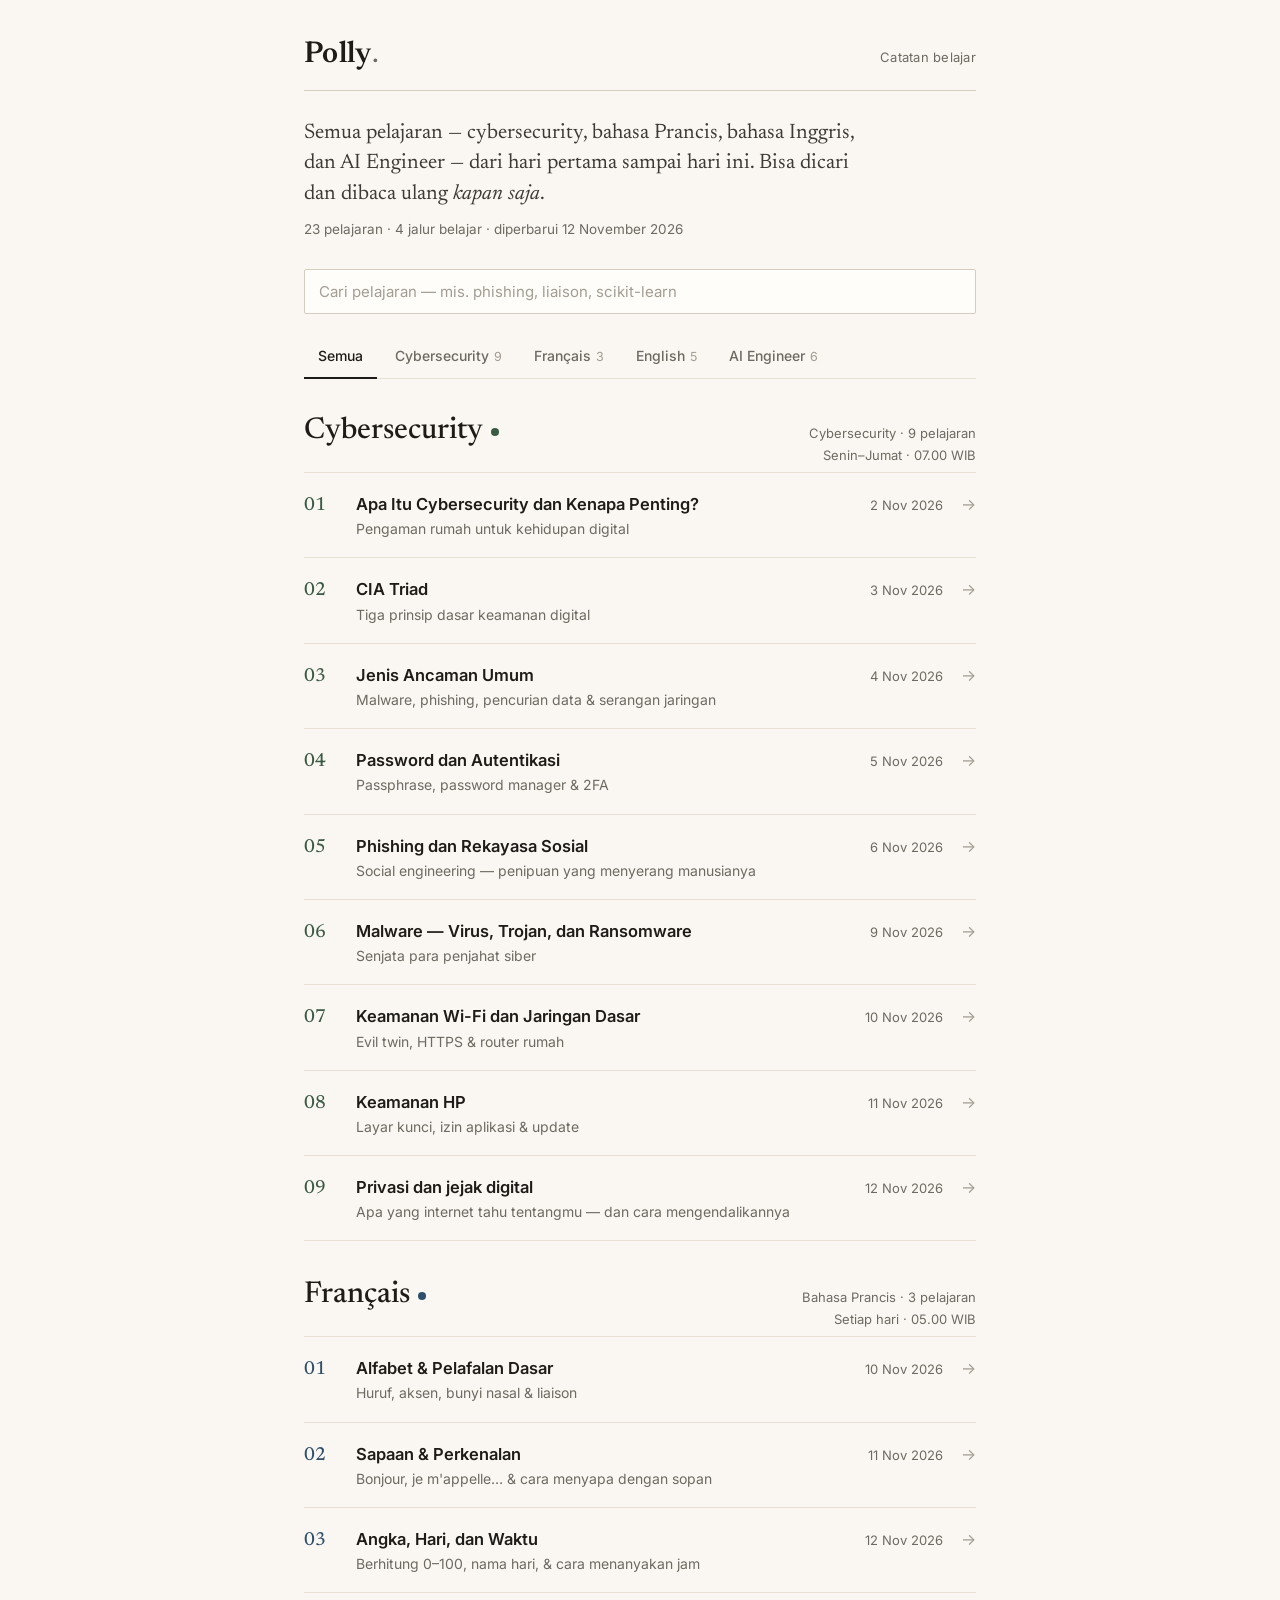
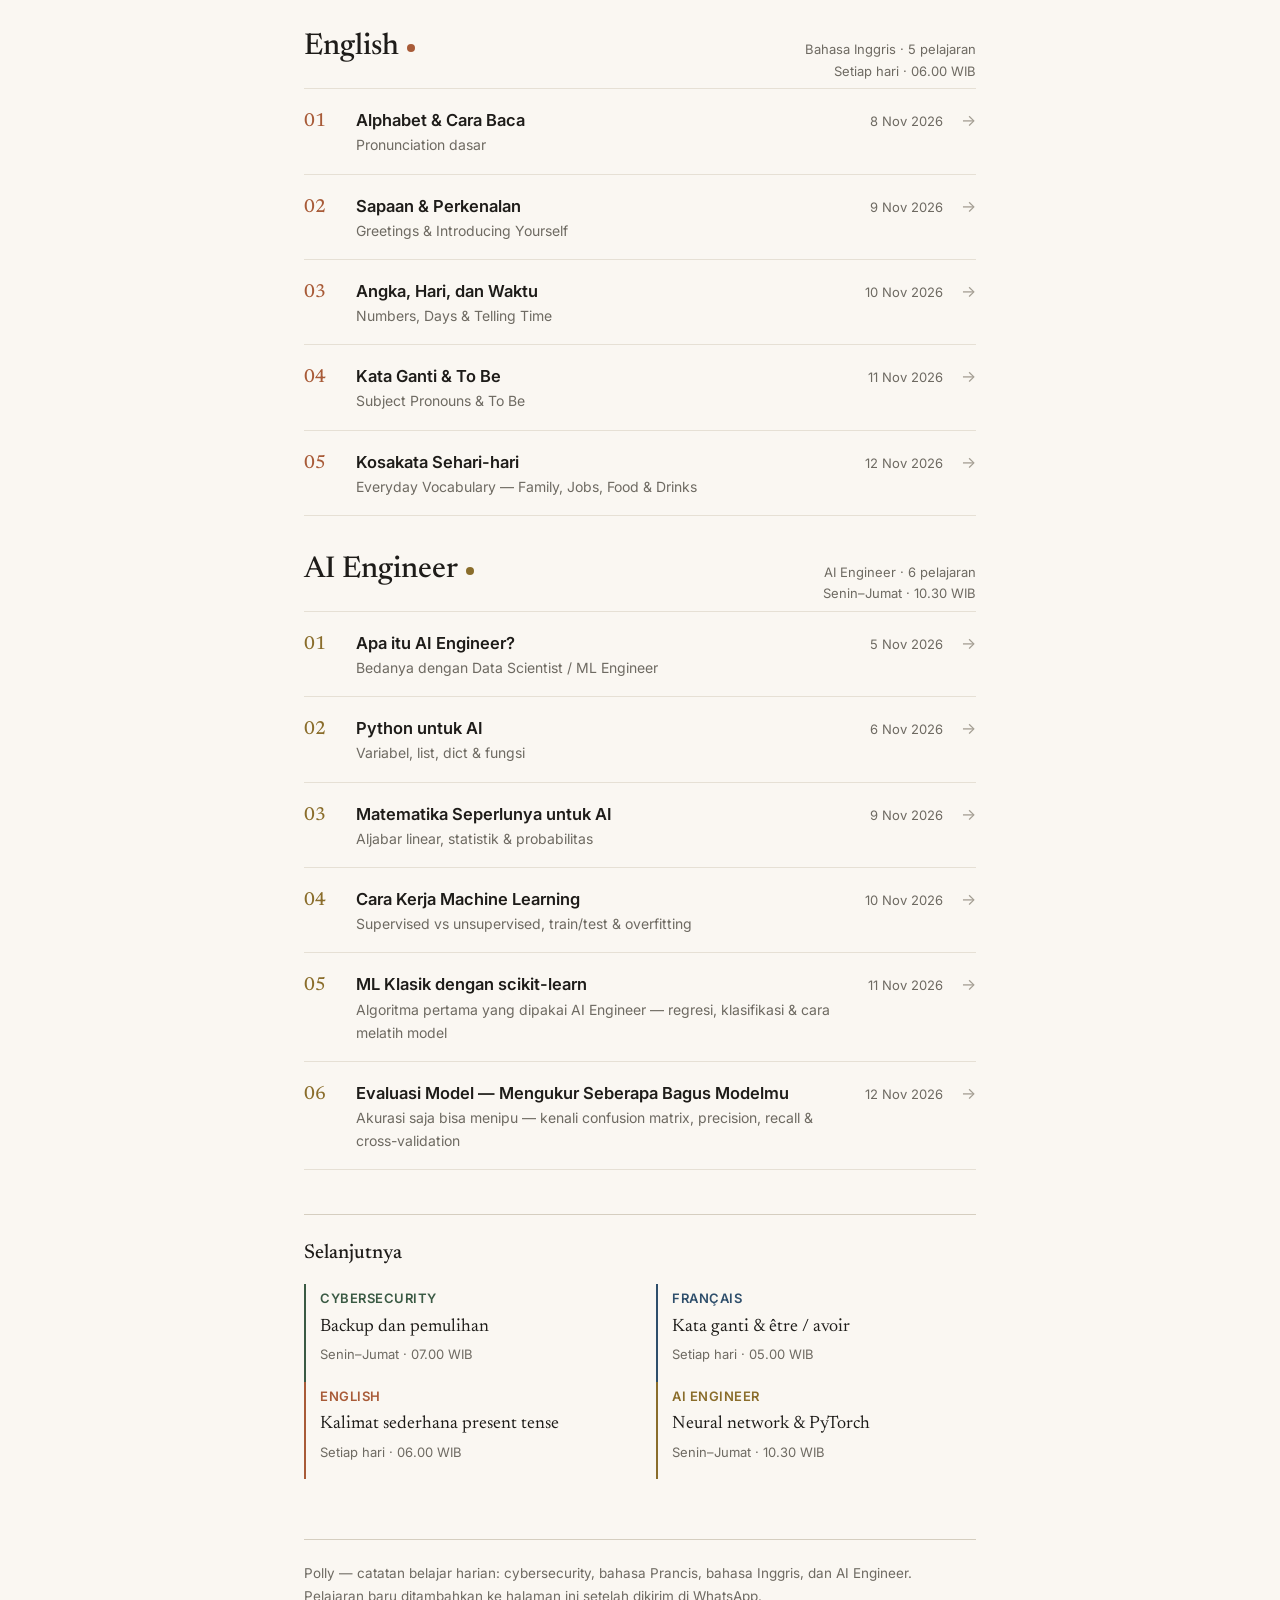
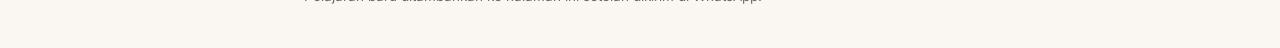
==== index.html @ 52fc3b4b "AI Engineer lesson #6: Evaluasi model" ====
<!doctype html>
<html lang="id">
  <head>
    <meta charset="UTF-8" />
    <link rel="icon" type="image/svg+xml" href="./favicon.svg" />
    <meta name="viewport" content="width=device-width, initial-scale=1.0" />
    <title>Polly — Catatan Belajar</title>
    <meta
      name="description"
      content="Catatan pelajaran cybersecurity, bahasa Prancis, bahasa Inggris, dan AI Engineer — satu pelajaran setiap hari. Cari dan baca ulang pelajaran yang lalu."
    />
    <link rel="preconnect" href="https://fonts.googleapis.com" />
    <link rel="preconnect" href="https://fonts.gstatic.com" crossorigin />
    <link
      href="https://fonts.googleapis.com/css2?family=Inter:wght@400;500;600&family=Newsreader:ital,opsz,wght@0,6..72,400;0,6..72,500;0,6..72,600;1,6..72,400;1,6..72,500&display=swap"
      rel="stylesheet"
    />
    <script type="module" crossorigin src="./assets/index-CvCLadzx.js"></script>
    <link rel="stylesheet" crossorigin href="./assets/index-BUfJOJGT.css">
  </head>
  <body>
    <div id="app"></div>
  </body>
</html>
---- assets/index-BUfJOJGT.css ----
:root{--paper: #faf7f2;--paper-deep: #f3efe7;--card: #fffdf9;--ink: #1e1c19;--ink-soft: #3d3a35;--muted: #6e6a62;--faint: #a39d92;--hairline: #e6e0d5;--hairline-strong: #d5cec0;--serif: "Newsreader", Georgia, "Times New Roman", serif;--sans: "Inter", -apple-system, "Segoe UI", sans-serif}*{box-sizing:border-box}html{-webkit-text-size-adjust:100%}body{margin:0;background:var(--paper);color:var(--ink);font-family:var(--sans);font-size:16px;line-height:1.65;-webkit-font-smoothing:antialiased}a{color:inherit;text-decoration:none}::selection{background:#e9e2d3}.wrap{max-width:720px;margin:0 auto;padding:0 24px}.site-header{padding:40px 0 0}.site-header .top{display:flex;align-items:baseline;justify-content:space-between;gap:16px;padding-bottom:20px;border-bottom:1px solid var(--hairline-strong)}.wordmark{font-family:var(--serif);font-weight:600;font-size:30px;letter-spacing:.01em;line-height:1}.wordmark span{color:var(--muted);font-weight:400}.site-tag{font-size:13px;color:var(--muted);letter-spacing:.02em}.intro{font-family:var(--serif);font-size:21px;line-height:1.45;font-weight:400;color:var(--ink-soft);margin:28px 0 8px;max-width:560px}.intro em{font-style:italic}.count-line{font-size:13.5px;color:var(--muted);margin:0 0 28px}.search{width:100%;padding:12px 14px;font-family:var(--sans);font-size:15px;color:var(--ink);background:var(--card);border:1px solid var(--hairline-strong);border-radius:2px;outline:none;margin-bottom:8px}.search::placeholder{color:var(--faint)}.search:focus{border-color:var(--ink)}.tabs{display:flex;flex-wrap:wrap;gap:4px;margin:14px 0 8px;border-bottom:1px solid var(--hairline)}.tab{-webkit-appearance:none;-moz-appearance:none;appearance:none;background:none;border:0;border-bottom:2px solid transparent;margin-bottom:-1px;padding:8px 14px 10px;font-family:var(--sans);font-size:14px;font-weight:500;color:var(--muted);cursor:pointer}.tab:hover{color:var(--ink)}.tab.active{color:var(--ink);border-bottom-color:var(--ink)}.tab .n{font-weight:400;color:var(--faint);font-size:12.5px;margin-left:5px}.lang-section{padding:26px 0 10px}.lang-head{display:flex;align-items:baseline;justify-content:space-between;gap:16px;margin-bottom:6px}.lang-head h2{font-family:var(--serif);font-size:30px;font-weight:500;line-height:1.2;margin:0}.lang-head h2 .accent-dot{display:inline-block;width:8px;height:8px;border-radius:50%;margin-left:8px;vertical-align:2px}.lang-meta{font-size:13px;color:var(--muted);text-align:right;white-space:nowrap}.lesson-row{display:flex;align-items:baseline;gap:18px;padding:17px 0;border-top:1px solid var(--hairline);cursor:pointer}.lesson-row:last-child{border-bottom:1px solid var(--hairline)}.lesson-row .num{font-family:var(--serif);font-size:19px;font-weight:500;width:34px;flex:none}.lesson-row .main{flex:1;min-width:0}.lesson-row .title{display:block;font-size:16.5px;font-weight:600;line-height:1.35}.lesson-row .sub{display:block;font-size:14px;color:var(--muted);margin-top:2px}.lesson-row .date{font-size:13px;color:var(--muted);white-space:nowrap}.lesson-row .arrow{color:var(--faint);font-size:16px;transition:transform .15s ease,color .15s ease}.lesson-row:hover .title{text-decoration:underline;text-underline-offset:3px;text-decoration-thickness:1px}.lesson-row:hover .arrow{transform:translate(3px);color:var(--ink)}.empty{padding:36px 0;color:var(--muted);font-size:15px;border-top:1px solid var(--hairline)}.next-block{margin:34px 0 8px;padding:22px 0 4px;border-top:1px solid var(--hairline-strong)}.next-block h3{font-family:var(--serif);font-size:20px;font-weight:500;margin:0 0 14px}.next-grid{display:grid;grid-template-columns:1fr 1fr;gap:0 32px}.next-item{padding:4px 0 16px 14px;border-left:2px solid var(--hairline-strong)}.next-item .lang-name{font-size:13px;font-weight:600;letter-spacing:.04em;text-transform:uppercase}.next-item .topic{font-family:var(--serif);font-size:18px;margin-top:3px}.next-item .when{font-size:13px;color:var(--muted);margin-top:2px}.back-link{display:inline-block;font-size:14px;color:var(--muted);margin:32px 0 26px}.back-link:hover{color:var(--ink)}.eyebrow{font-size:12.5px;font-weight:600;letter-spacing:.08em;text-transform:uppercase;margin:0 0 10px}.lesson-title{font-family:var(--serif);font-size:40px;font-weight:600;line-height:1.15;letter-spacing:-.01em;margin:0 0 8px}.lesson-subtitle{font-size:17px;color:var(--muted);margin:0 0 6px}.lesson-meta{font-size:13.5px;color:var(--muted);padding-bottom:24px;margin:0 0 8px;border-bottom:1px solid var(--hairline-strong)}.lesson-body{font-size:16.5px;line-height:1.7;color:var(--ink-soft)}.lesson-body p{margin:0 0 16px}.lesson-body strong{color:var(--ink);font-weight:600}.lesson-body em{font-family:var(--serif);font-style:italic;font-size:1.04em}.lesson-body h2{font-family:var(--serif);font-size:25px;font-weight:500;line-height:1.3;color:var(--ink);margin:44px 0 14px;padding-top:22px;border-top:1px solid var(--hairline)}.lesson-body ul,.lesson-body ol{margin:0 0 18px;padding-left:22px}.lesson-body li{margin-bottom:7px}.lesson-body li::marker{color:var(--faint)}.lesson-body table{width:100%;border-collapse:collapse;margin:6px 0 20px;font-size:15px}.lesson-body th{text-align:left;font-size:12px;font-weight:600;letter-spacing:.06em;text-transform:uppercase;color:var(--muted);padding:8px 10px 8px 0;border-bottom:1px solid var(--hairline-strong)}.lesson-body td{padding:8px 10px 8px 0;border-bottom:1px solid var(--hairline);vertical-align:top}.lesson-body td:last-child,.lesson-body th:last-child{padding-right:0}.lesson-body blockquote{margin:4px 0 20px;padding:2px 0 2px 18px;border-left:2px solid var(--hairline-strong);color:var(--ink-soft)}.lesson-body blockquote p{margin:0 0 6px}.lesson-body blockquote p:last-child{margin-bottom:0}.lesson-body code{font-family:ui-monospace,SF Mono,Cascadia Code,Menlo,Consolas,monospace;font-size:.86em;background:var(--paper-deep);padding:2px 5px;border-radius:3px;color:var(--ink)}.lesson-body pre{background:var(--paper-deep);border:1px solid var(--hairline);border-radius:3px;padding:16px 18px;margin:4px 0 20px;overflow-x:auto}.lesson-body pre code{background:none;padding:0;font-size:13.5px;line-height:1.6}.lesson-nav{display:flex;justify-content:space-between;gap:24px;margin:48px 0 8px;padding-top:22px;border-top:1px solid var(--hairline-strong)}.lesson-nav a{font-size:14.5px;line-height:1.5;max-width:46%}.lesson-nav a:hover .nav-title{text-decoration:underline;text-underline-offset:3px}.lesson-nav .nav-label{display:block;font-size:12px;letter-spacing:.06em;text-transform:uppercase;color:var(--muted);margin-bottom:3px}.lesson-nav .next-link{text-align:right;margin-left:auto}.lesson-nav .nav-title{font-weight:600}.site-footer{margin-top:56px;padding:22px 0 40px;border-top:1px solid var(--hairline-strong);font-size:13.5px;color:var(--muted);line-height:1.7}.site-footer p{margin:0}@media(max-width:640px){.site-header{padding-top:28px}.wordmark{font-size:26px}.site-tag{display:none}.intro{font-size:19px;margin-top:22px}.lesson-title{font-size:32px}.lesson-row{flex-wrap:wrap;gap:4px 12px}.lesson-row .num{width:28px}.lesson-row .date{order:3;margin-left:40px}.lesson-row .arrow{display:none}.next-grid{grid-template-columns:1fr}.lesson-nav a{max-width:48%}}
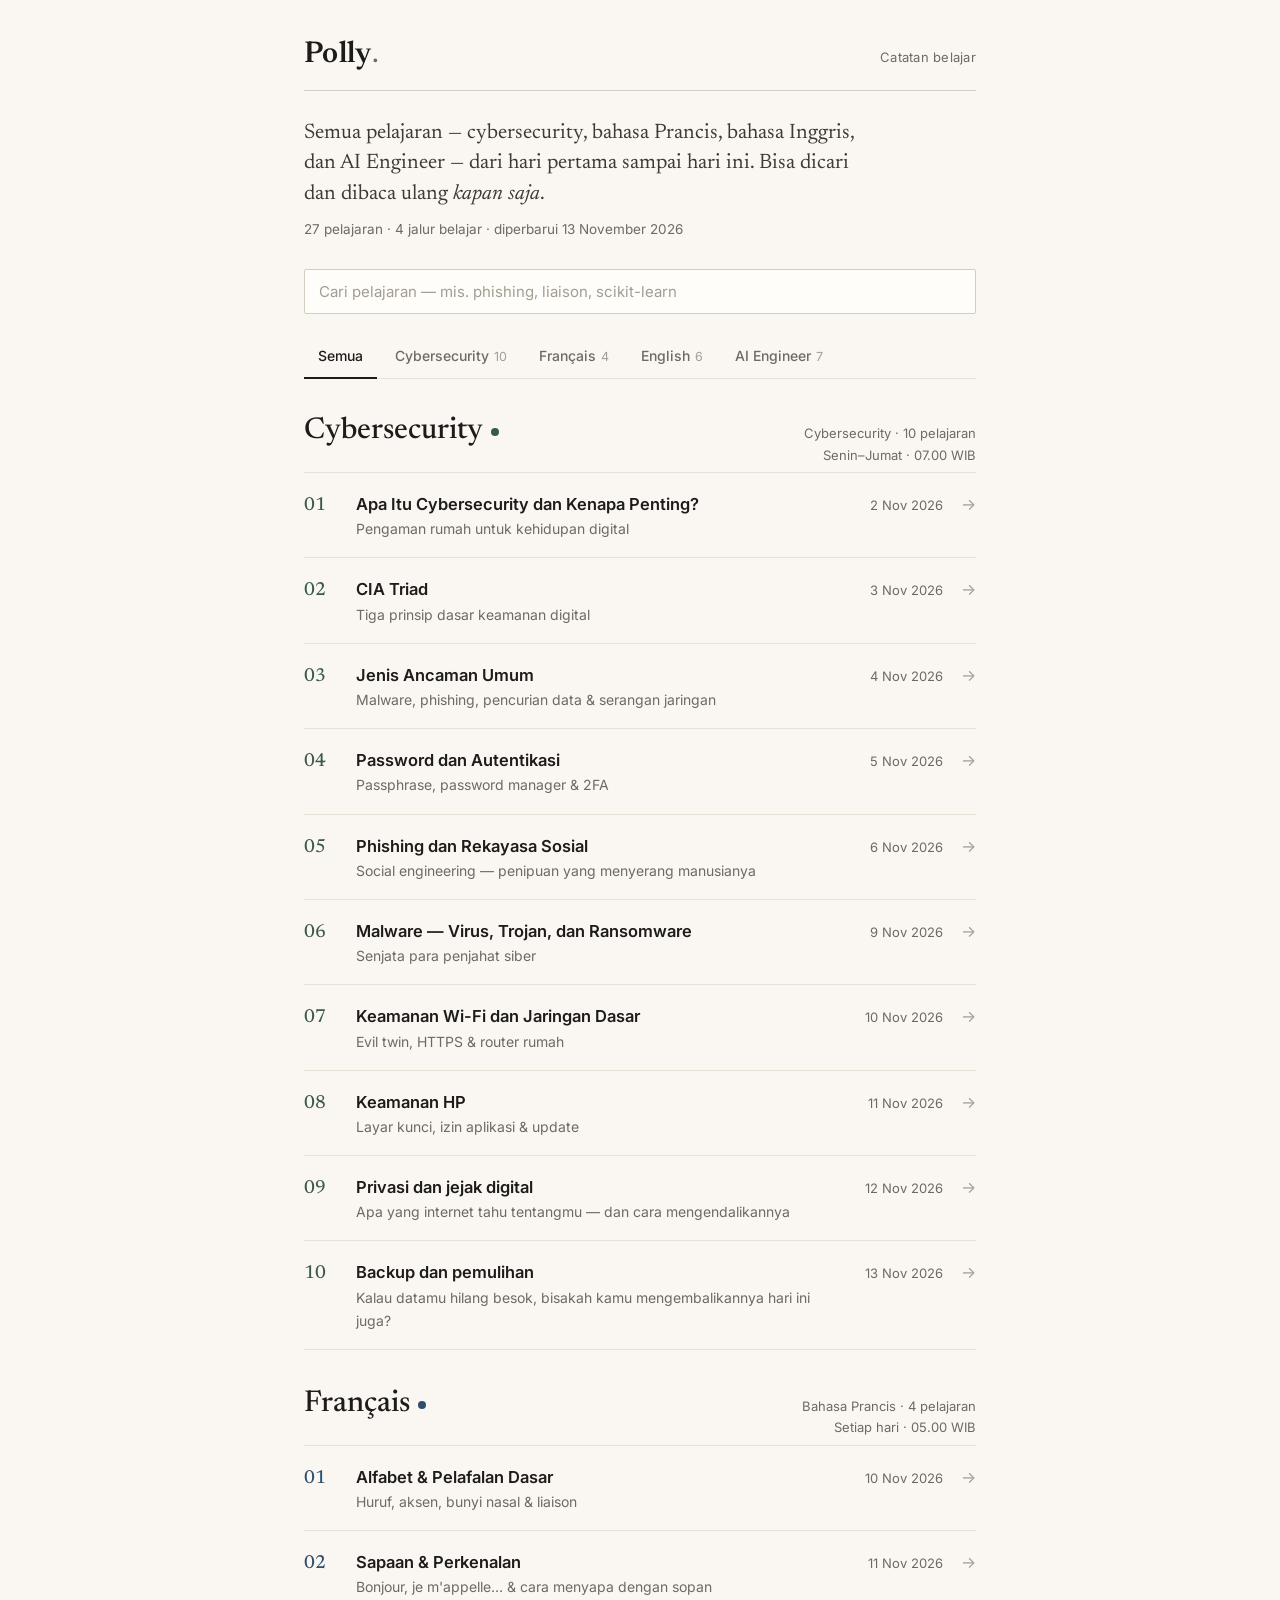
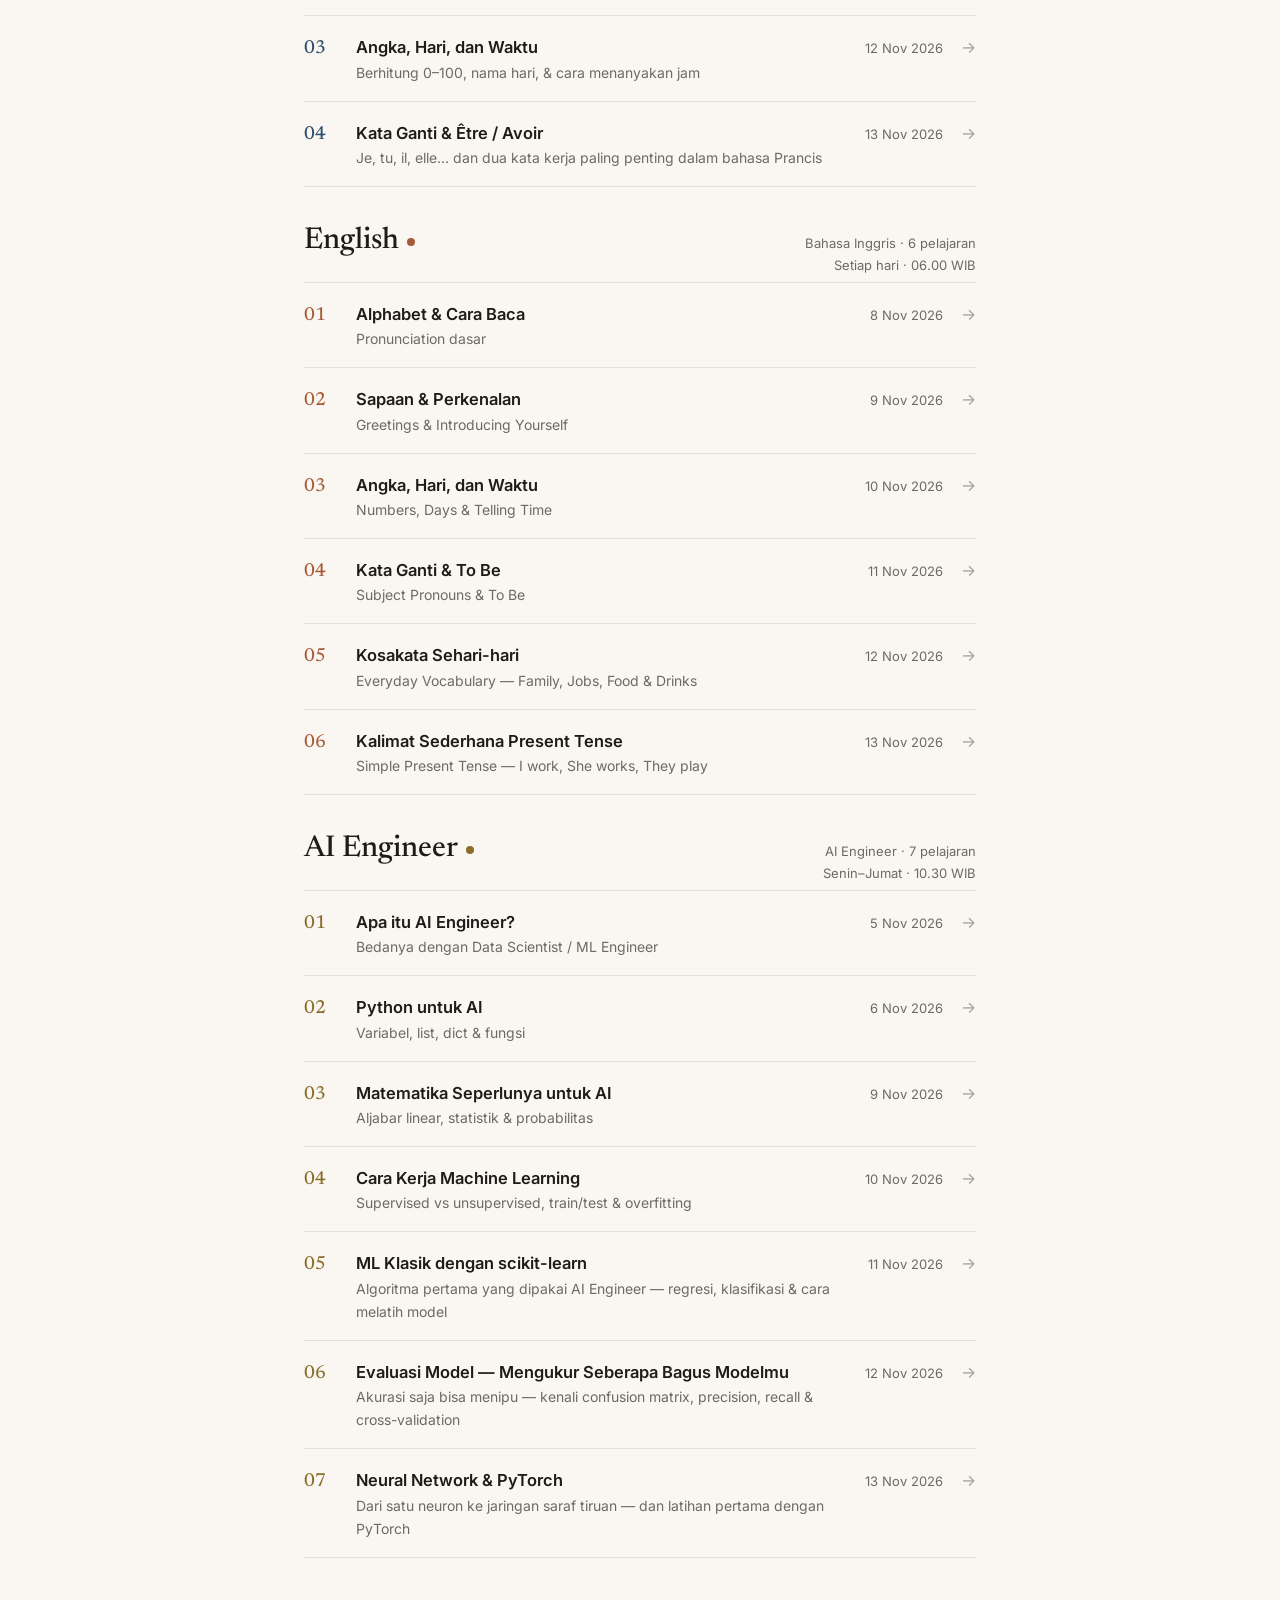
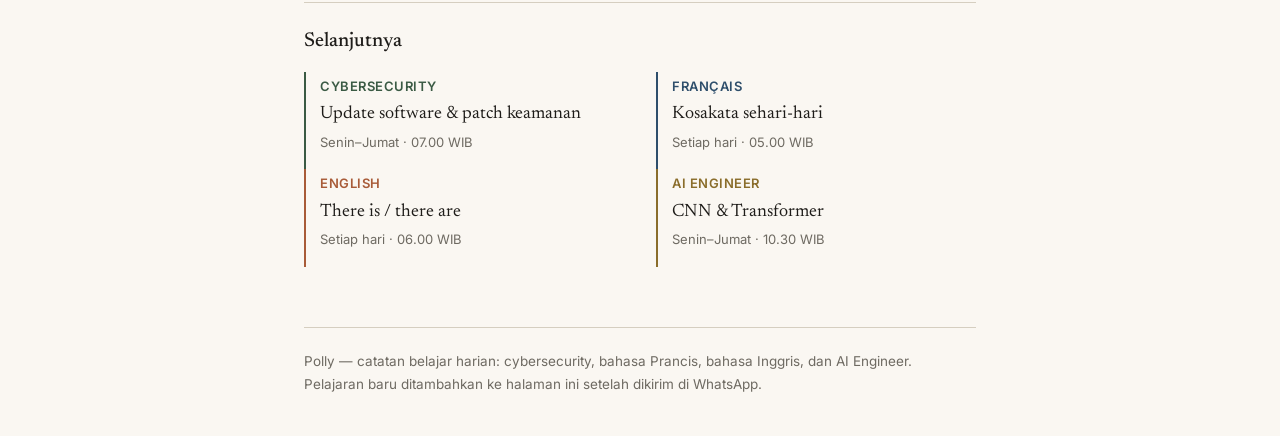
==== commit 815cc16a: "Cybersecurity lesson #10: Backup dan pemulihan" ====
--- a/index.html
+++ b/index.html
@@ -15,7 +15,7 @@
       href="https://fonts.googleapis.com/css2?family=Inter:wght@400;500;600&family=Newsreader:ital,opsz,wght@0,6..72,400;0,6..72,500;0,6..72,600;1,6..72,400;1,6..72,500&display=swap"
       rel="stylesheet"
     />
-    <script type="module" crossorigin src="./assets/index-CvCLadzx.js"></script>
+    <script type="module" crossorigin src="./assets/index-DZDYhMdb.js"></script>
     <link rel="stylesheet" crossorigin href="./assets/index-BUfJOJGT.css">
   </head>
   <body>
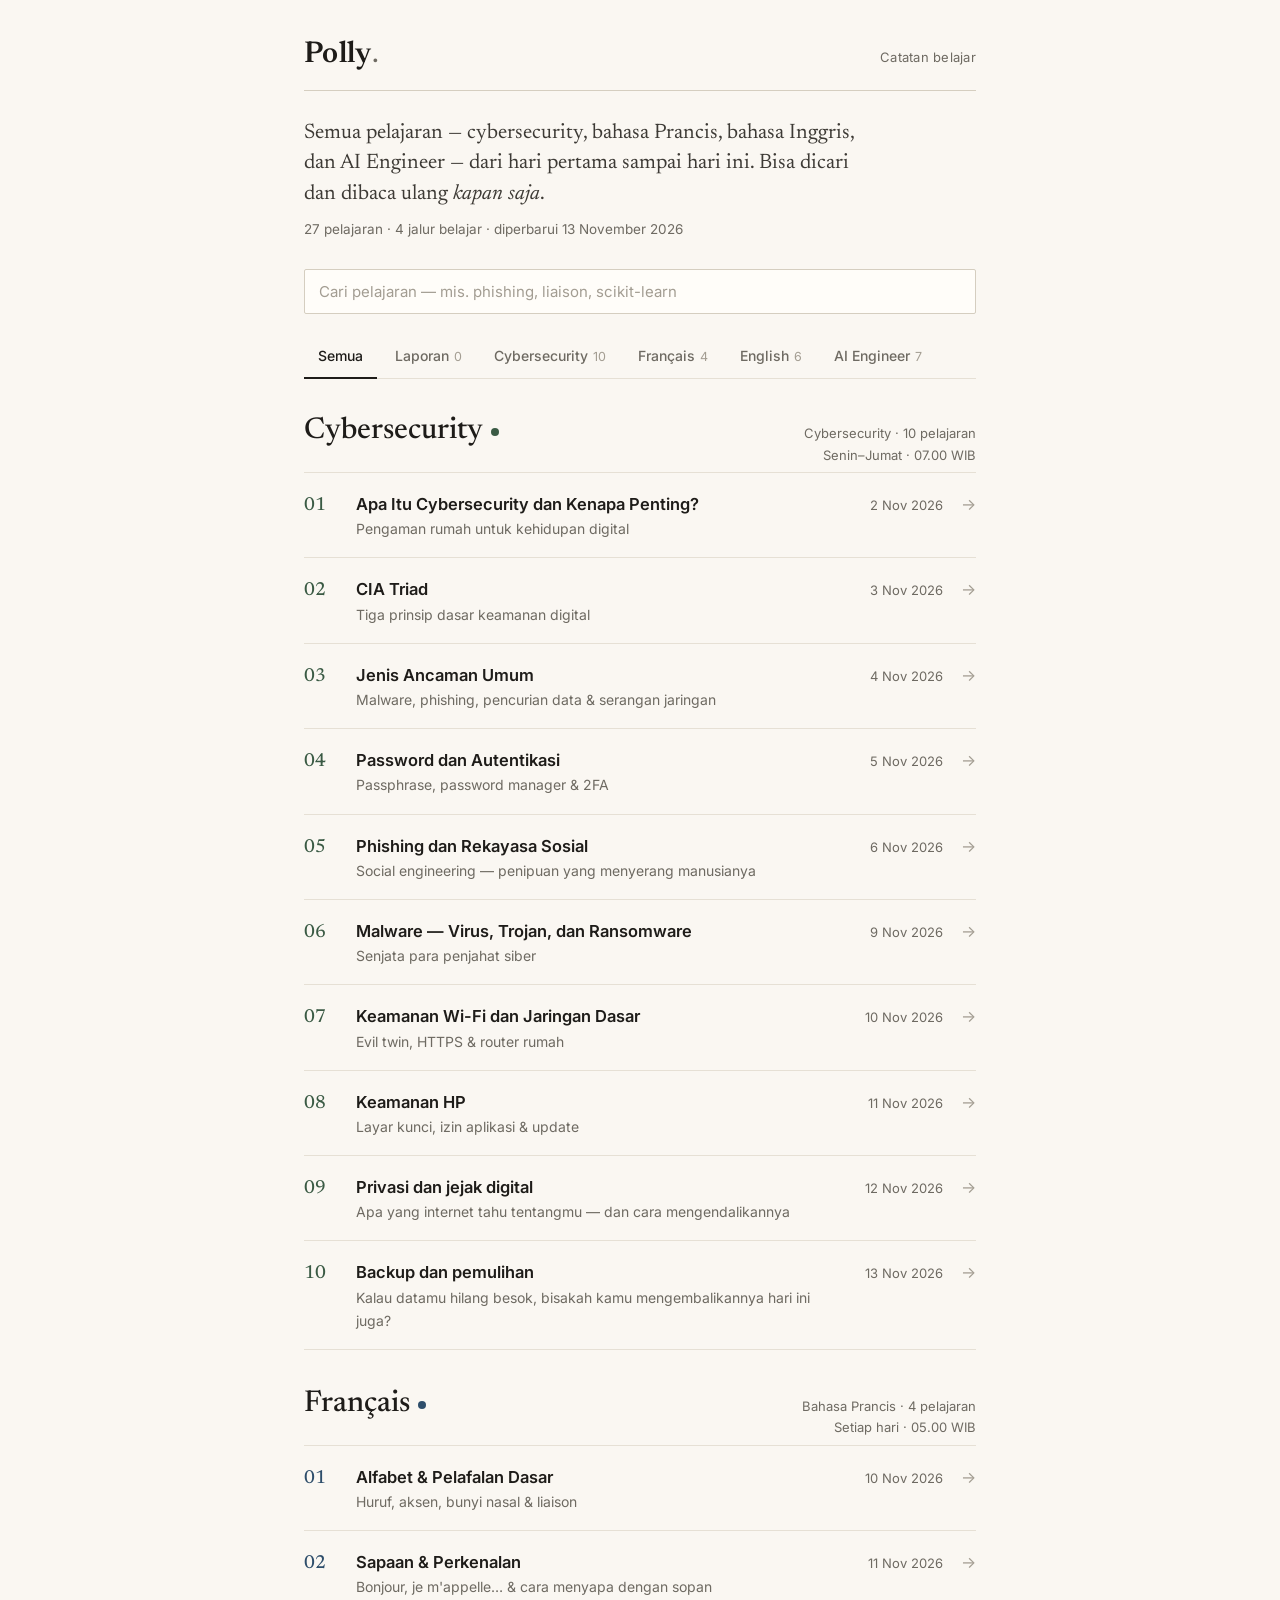
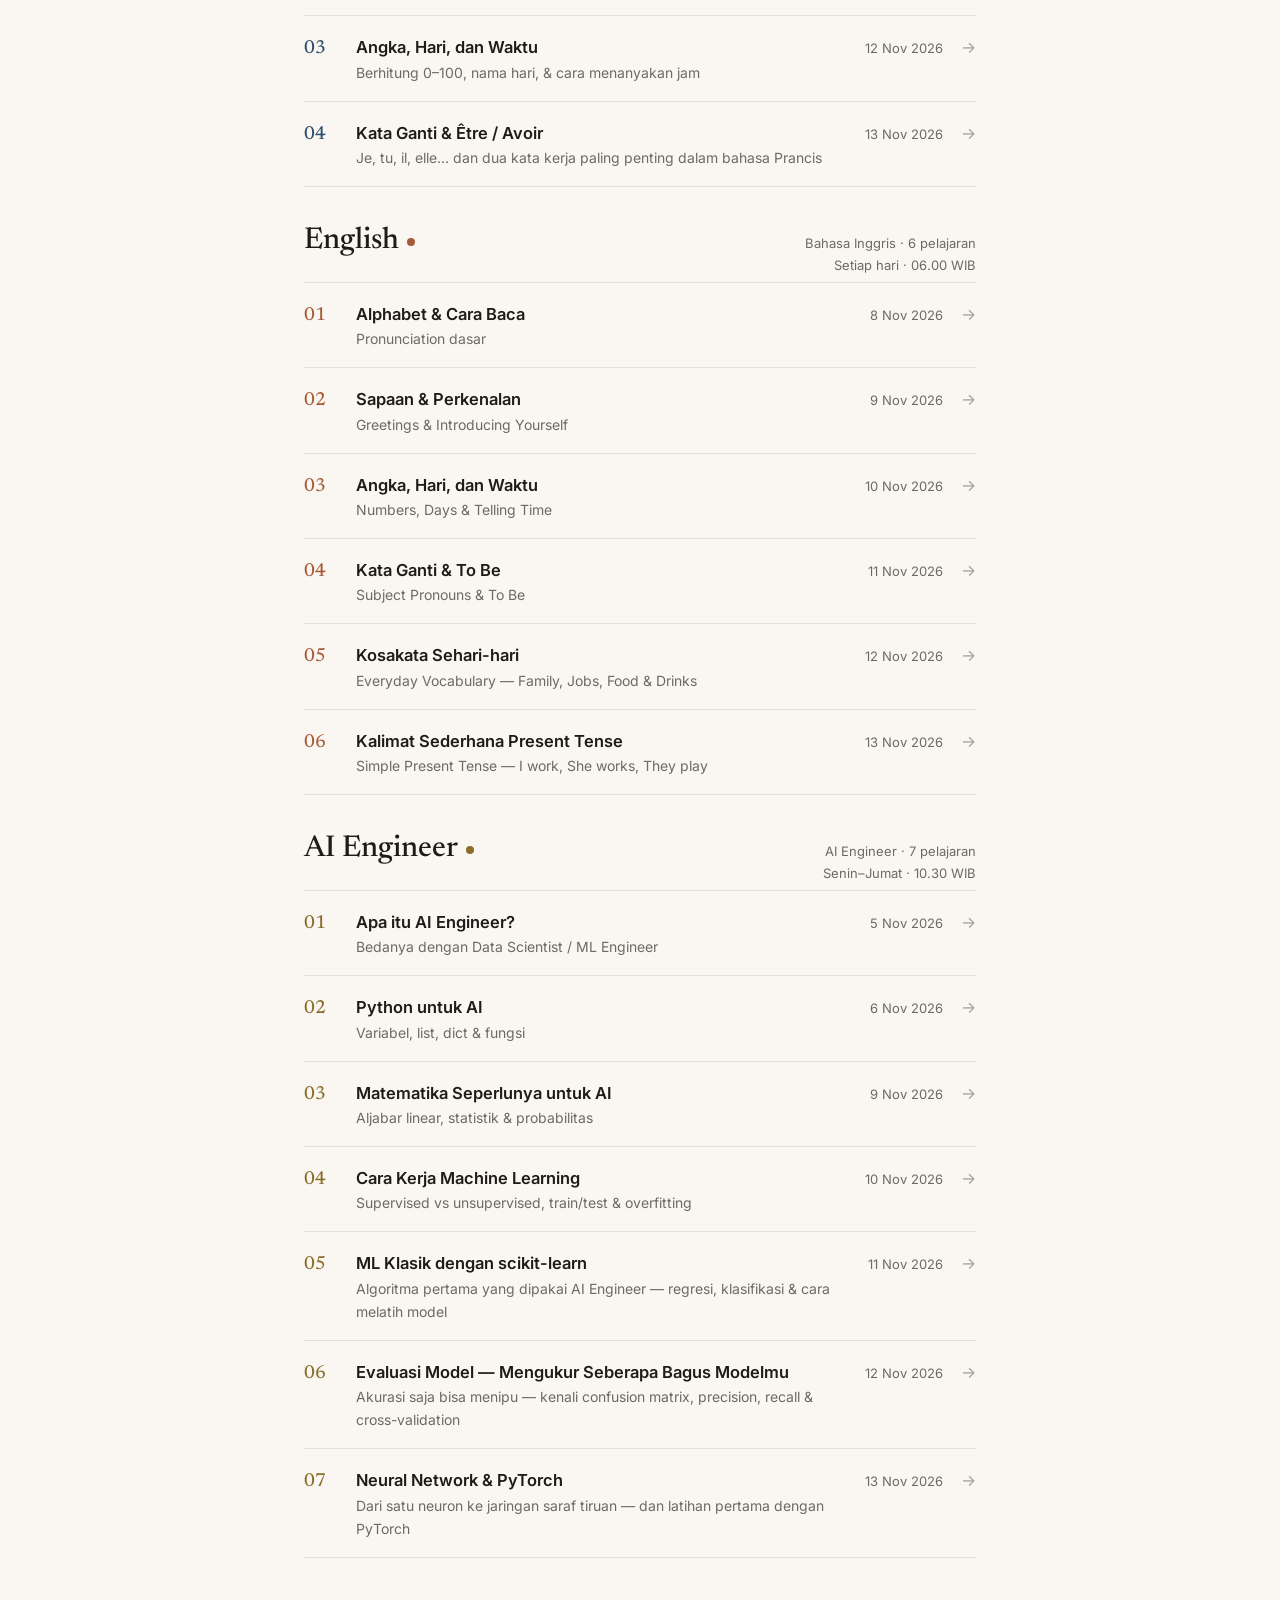
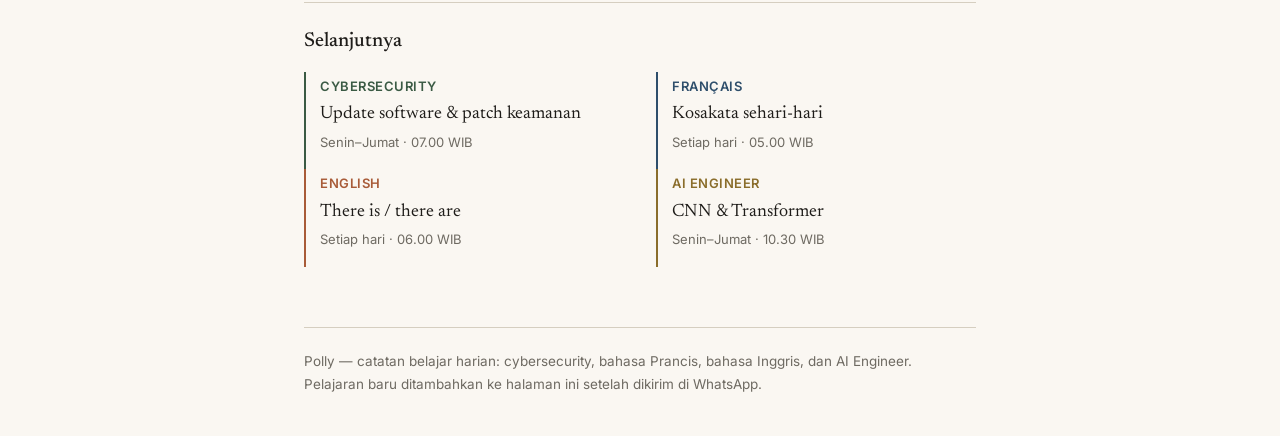
==== commit 8deb08ad: "Tambah bagian Laporan (daftar laporan web content, terpisah dari pelajaran)" ====
--- a/index.html
+++ b/index.html
@@ -15,8 +15,8 @@
       href="https://fonts.googleapis.com/css2?family=Inter:wght@400;500;600&family=Newsreader:ital,opsz,wght@0,6..72,400;0,6..72,500;0,6..72,600;1,6..72,400;1,6..72,500&display=swap"
       rel="stylesheet"
     />
-    <script type="module" crossorigin src="./assets/index-DZDYhMdb.js"></script>
-    <link rel="stylesheet" crossorigin href="./assets/index-BUfJOJGT.css">
+    <script type="module" crossorigin src="./assets/index-CM3RVLDV.js"></script>
+    <link rel="stylesheet" crossorigin href="./assets/index-3jWf66-P.css">
   </head>
   <body>
     <div id="app"></div>
--- a/assets/index-3jWf66-P.css
+++ b/assets/index-3jWf66-P.css
@@ -0,0 +1 @@
+:root{--paper: #faf7f2;--paper-deep: #f3efe7;--card: #fffdf9;--ink: #1e1c19;--ink-soft: #3d3a35;--muted: #6e6a62;--faint: #a39d92;--hairline: #e6e0d5;--hairline-strong: #d5cec0;--serif: "Newsreader", Georgia, "Times New Roman", serif;--sans: "Inter", -apple-system, "Segoe UI", sans-serif}*{box-sizing:border-box}html{-webkit-text-size-adjust:100%}body{margin:0;background:var(--paper);color:var(--ink);font-family:var(--sans);font-size:16px;line-height:1.65;-webkit-font-smoothing:antialiased}a{color:inherit;text-decoration:none}::selection{background:#e9e2d3}.wrap{max-width:720px;margin:0 auto;padding:0 24px}.site-header{padding:40px 0 0}.site-header .top{display:flex;align-items:baseline;justify-content:space-between;gap:16px;padding-bottom:20px;border-bottom:1px solid var(--hairline-strong)}.wordmark{font-family:var(--serif);font-weight:600;font-size:30px;letter-spacing:.01em;line-height:1}.wordmark span{color:var(--muted);font-weight:400}.site-tag{font-size:13px;color:var(--muted);letter-spacing:.02em}.intro{font-family:var(--serif);font-size:21px;line-height:1.45;font-weight:400;color:var(--ink-soft);margin:28px 0 8px;max-width:560px}.intro em{font-style:italic}.count-line{font-size:13.5px;color:var(--muted);margin:0 0 28px}.search{width:100%;padding:12px 14px;font-family:var(--sans);font-size:15px;color:var(--ink);background:var(--card);border:1px solid var(--hairline-strong);border-radius:2px;outline:none;margin-bottom:8px}.search::placeholder{color:var(--faint)}.search:focus{border-color:var(--ink)}.tabs{display:flex;flex-wrap:wrap;gap:4px;margin:14px 0 8px;border-bottom:1px solid var(--hairline)}.tab{-webkit-appearance:none;-moz-appearance:none;appearance:none;background:none;border:0;border-bottom:2px solid transparent;margin-bottom:-1px;padding:8px 14px 10px;font-family:var(--sans);font-size:14px;font-weight:500;color:var(--muted);cursor:pointer}.tab:hover{color:var(--ink)}.tab.active{color:var(--ink);border-bottom-color:var(--ink)}.tab .n{font-weight:400;color:var(--faint);font-size:12.5px;margin-left:5px}.lang-section{padding:26px 0 10px}.lang-head{display:flex;align-items:baseline;justify-content:space-between;gap:16px;margin-bottom:6px}.lang-head h2{font-family:var(--serif);font-size:30px;font-weight:500;line-height:1.2;margin:0}.lang-head h2 .accent-dot{display:inline-block;width:8px;height:8px;border-radius:50%;margin-left:8px;vertical-align:2px}.lang-meta{font-size:13px;color:var(--muted);text-align:right;white-space:nowrap}.lesson-row{display:flex;align-items:baseline;gap:18px;padding:17px 0;border-top:1px solid var(--hairline);cursor:pointer}.lesson-row:last-child{border-bottom:1px solid var(--hairline)}.lesson-row .num{font-family:var(--serif);font-size:19px;font-weight:500;width:34px;flex:none}.lesson-row .main{flex:1;min-width:0}.lesson-row .title{display:block;font-size:16.5px;font-weight:600;line-height:1.35}.lesson-row .sub{display:block;font-size:14px;color:var(--muted);margin-top:2px}.lesson-row .date{font-size:13px;color:var(--muted);white-space:nowrap}.lesson-row .arrow{color:var(--faint);font-size:16px;transition:transform .15s ease,color .15s ease}.lesson-row:hover .title{text-decoration:underline;text-underline-offset:3px;text-decoration-thickness:1px}.lesson-row:hover .arrow{transform:translate(3px);color:var(--ink)}.empty{padding:36px 0;color:var(--muted);font-size:15px;border-top:1px solid var(--hairline)}.laporan-intro{font-size:15px;color:var(--muted);margin:0 0 8px;max-width:560px}.next-block{margin:34px 0 8px;padding:22px 0 4px;border-top:1px solid var(--hairline-strong)}.next-block h3{font-family:var(--serif);font-size:20px;font-weight:500;margin:0 0 14px}.next-grid{display:grid;grid-template-columns:1fr 1fr;gap:0 32px}.next-item{padding:4px 0 16px 14px;border-left:2px solid var(--hairline-strong)}.next-item .lang-name{font-size:13px;font-weight:600;letter-spacing:.04em;text-transform:uppercase}.next-item .topic{font-family:var(--serif);font-size:18px;margin-top:3px}.next-item .when{font-size:13px;color:var(--muted);margin-top:2px}.back-link{display:inline-block;font-size:14px;color:var(--muted);margin:32px 0 26px}.back-link:hover{color:var(--ink)}.eyebrow{font-size:12.5px;font-weight:600;letter-spacing:.08em;text-transform:uppercase;margin:0 0 10px}.lesson-title{font-family:var(--serif);font-size:40px;font-weight:600;line-height:1.15;letter-spacing:-.01em;margin:0 0 8px}.lesson-subtitle{font-size:17px;color:var(--muted);margin:0 0 6px}.lesson-meta{font-size:13.5px;color:var(--muted);padding-bottom:24px;margin:0 0 8px;border-bottom:1px solid var(--hairline-strong)}.lesson-body{font-size:16.5px;line-height:1.7;color:var(--ink-soft)}.lesson-body p{margin:0 0 16px}.lesson-body strong{color:var(--ink);font-weight:600}.lesson-body em{font-family:var(--serif);font-style:italic;font-size:1.04em}.lesson-body h2{font-family:var(--serif);font-size:25px;font-weight:500;line-height:1.3;color:var(--ink);margin:44px 0 14px;padding-top:22px;border-top:1px solid var(--hairline)}.lesson-body ul,.lesson-body ol{margin:0 0 18px;padding-left:22px}.lesson-body li{margin-bottom:7px}.lesson-body li::marker{color:var(--faint)}.lesson-body table{width:100%;border-collapse:collapse;margin:6px 0 20px;font-size:15px}.lesson-body th{text-align:left;font-size:12px;font-weight:600;letter-spacing:.06em;text-transform:uppercase;color:var(--muted);padding:8px 10px 8px 0;border-bottom:1px solid var(--hairline-strong)}.lesson-body td{padding:8px 10px 8px 0;border-bottom:1px solid var(--hairline);vertical-align:top}.lesson-body td:last-child,.lesson-body th:last-child{padding-right:0}.lesson-body blockquote{margin:4px 0 20px;padding:2px 0 2px 18px;border-left:2px solid var(--hairline-strong);color:var(--ink-soft)}.lesson-body blockquote p{margin:0 0 6px}.lesson-body blockquote p:last-child{margin-bottom:0}.lesson-body code{font-family:ui-monospace,SF Mono,Cascadia Code,Menlo,Consolas,monospace;font-size:.86em;background:var(--paper-deep);padding:2px 5px;border-radius:3px;color:var(--ink)}.lesson-body pre{background:var(--paper-deep);border:1px solid var(--hairline);border-radius:3px;padding:16px 18px;margin:4px 0 20px;overflow-x:auto}.lesson-body pre code{background:none;padding:0;font-size:13.5px;line-height:1.6}.lesson-nav{display:flex;justify-content:space-between;gap:24px;margin:48px 0 8px;padding-top:22px;border-top:1px solid var(--hairline-strong)}.lesson-nav a{font-size:14.5px;line-height:1.5;max-width:46%}.lesson-nav a:hover .nav-title{text-decoration:underline;text-underline-offset:3px}.lesson-nav .nav-label{display:block;font-size:12px;letter-spacing:.06em;text-transform:uppercase;color:var(--muted);margin-bottom:3px}.lesson-nav .next-link{text-align:right;margin-left:auto}.lesson-nav .nav-title{font-weight:600}.site-footer{margin-top:56px;padding:22px 0 40px;border-top:1px solid var(--hairline-strong);font-size:13.5px;color:var(--muted);line-height:1.7}.site-footer p{margin:0}@media(max-width:640px){.site-header{padding-top:28px}.wordmark{font-size:26px}.site-tag{display:none}.intro{font-size:19px;margin-top:22px}.lesson-title{font-size:32px}.lesson-row{flex-wrap:wrap;gap:4px 12px}.lesson-row .num{width:28px}.lesson-row .date{order:3;margin-left:40px}.lesson-row .arrow{display:none}.next-grid{grid-template-columns:1fr}.lesson-nav a{max-width:48%}}
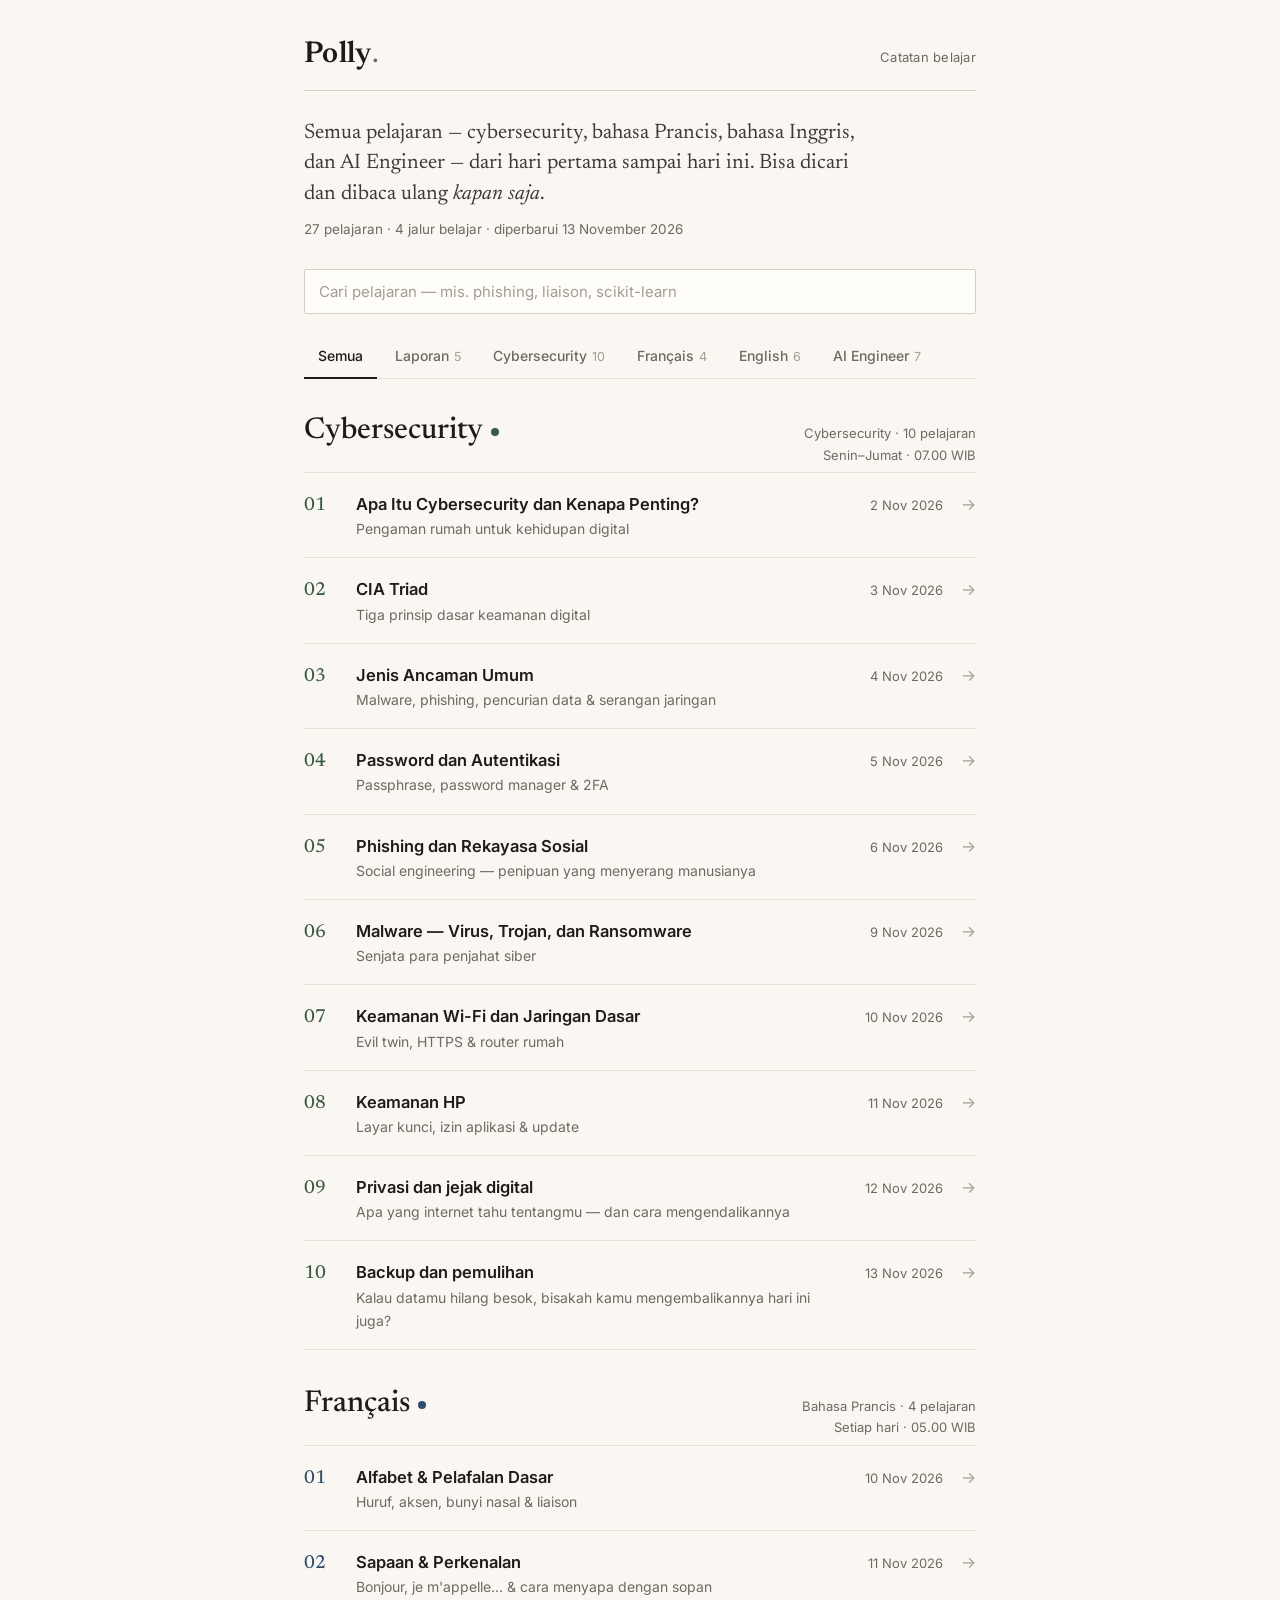
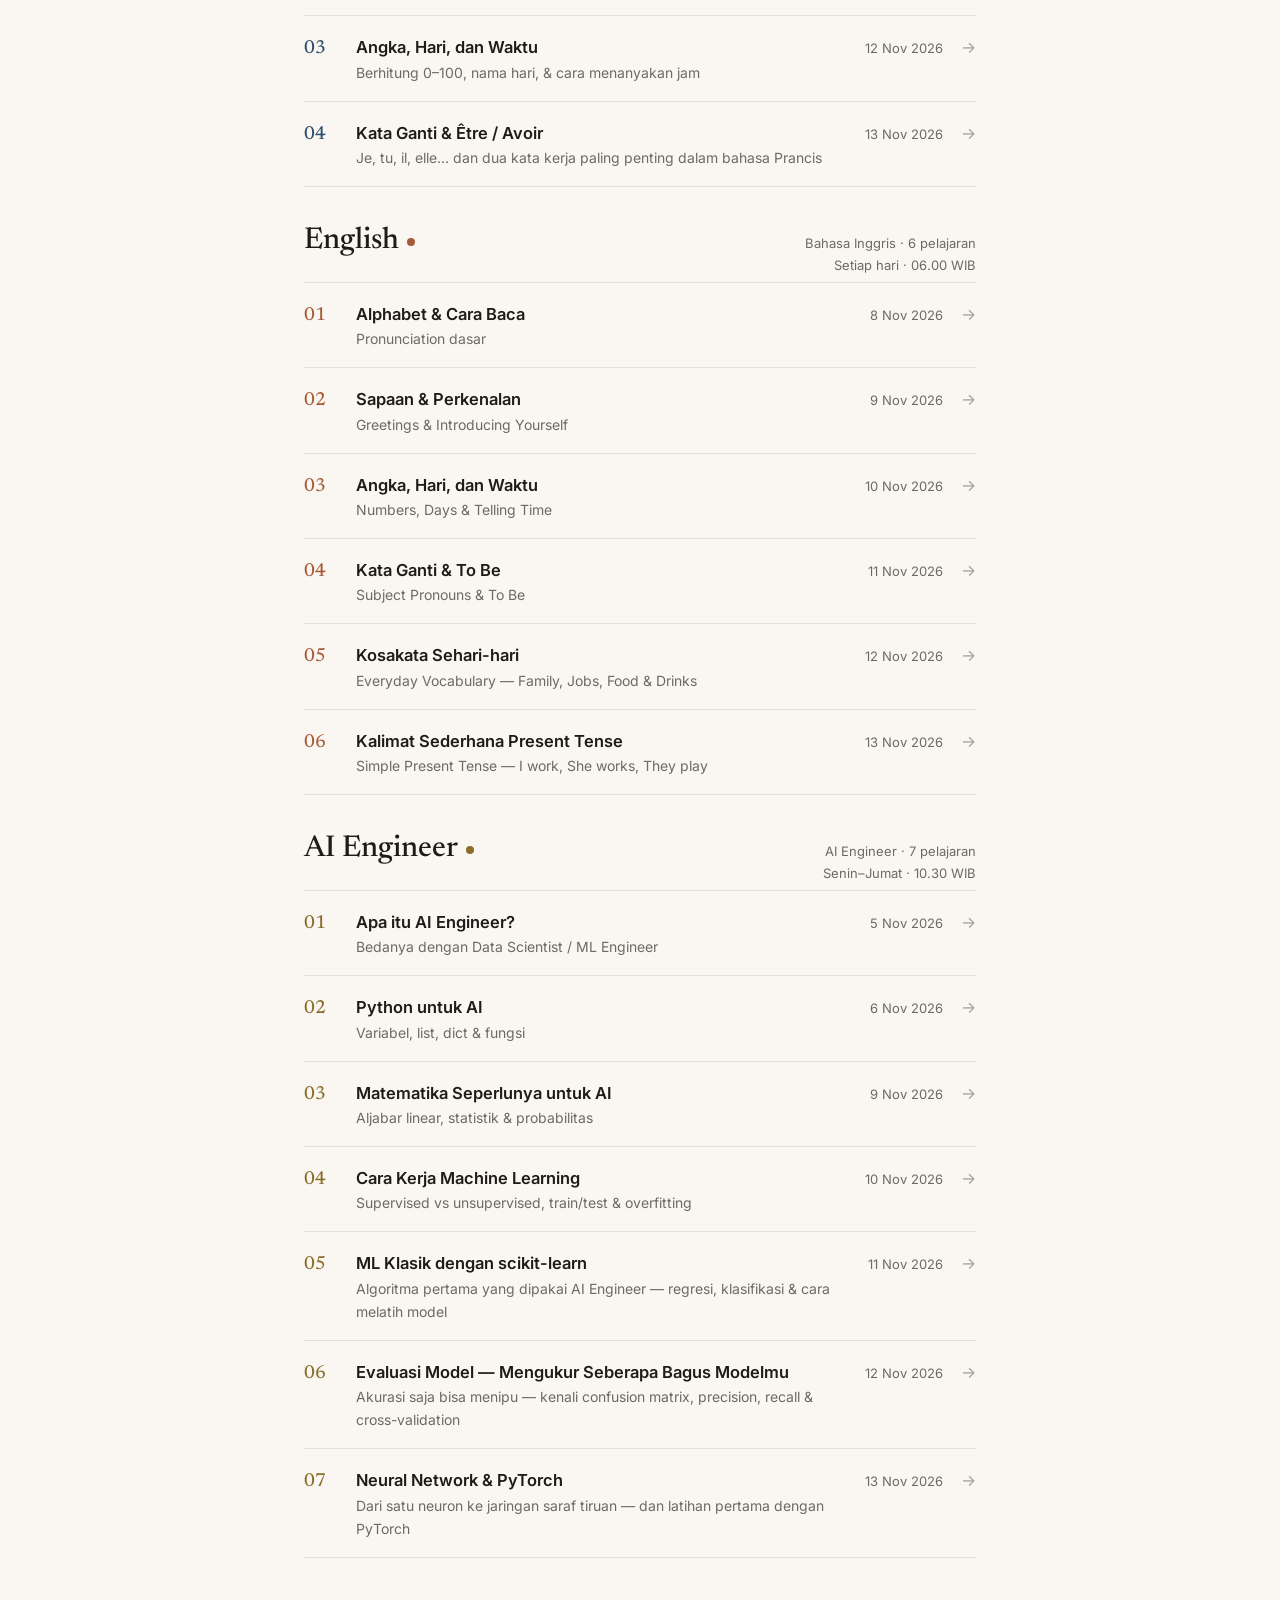
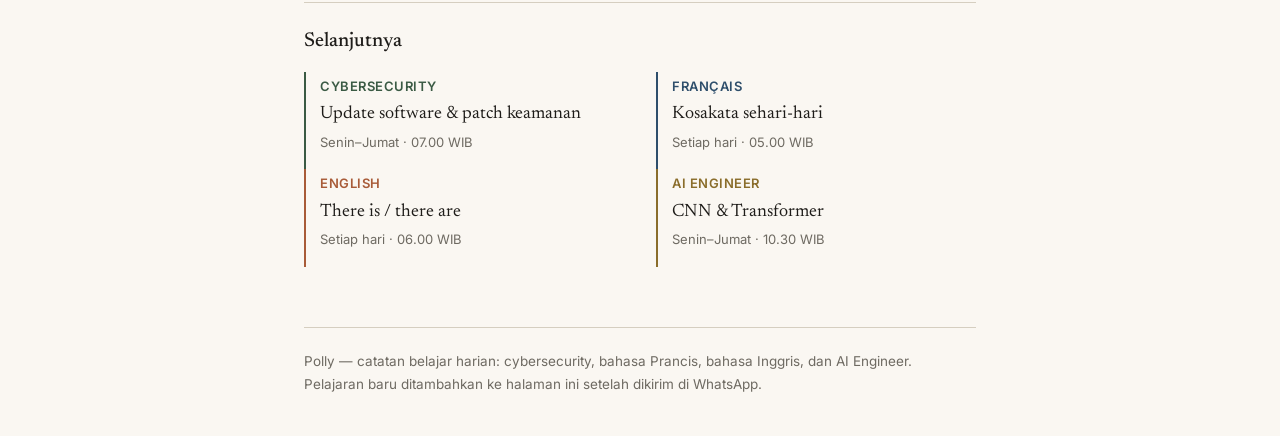
==== commit e4d12367: "Migrasi 5 laporan lama pengingat shalat/tilawah ke bagian Laporan" ====
--- a/index.html
+++ b/index.html
@@ -15,7 +15,7 @@
       href="https://fonts.googleapis.com/css2?family=Inter:wght@400;500;600&family=Newsreader:ital,opsz,wght@0,6..72,400;0,6..72,500;0,6..72,600;1,6..72,400;1,6..72,500&display=swap"
       rel="stylesheet"
     />
-    <script type="module" crossorigin src="./assets/index-CM3RVLDV.js"></script>
+    <script type="module" crossorigin src="./assets/index-CE4qwX10.js"></script>
     <link rel="stylesheet" crossorigin href="./assets/index-3jWf66-P.css">
   </head>
   <body>
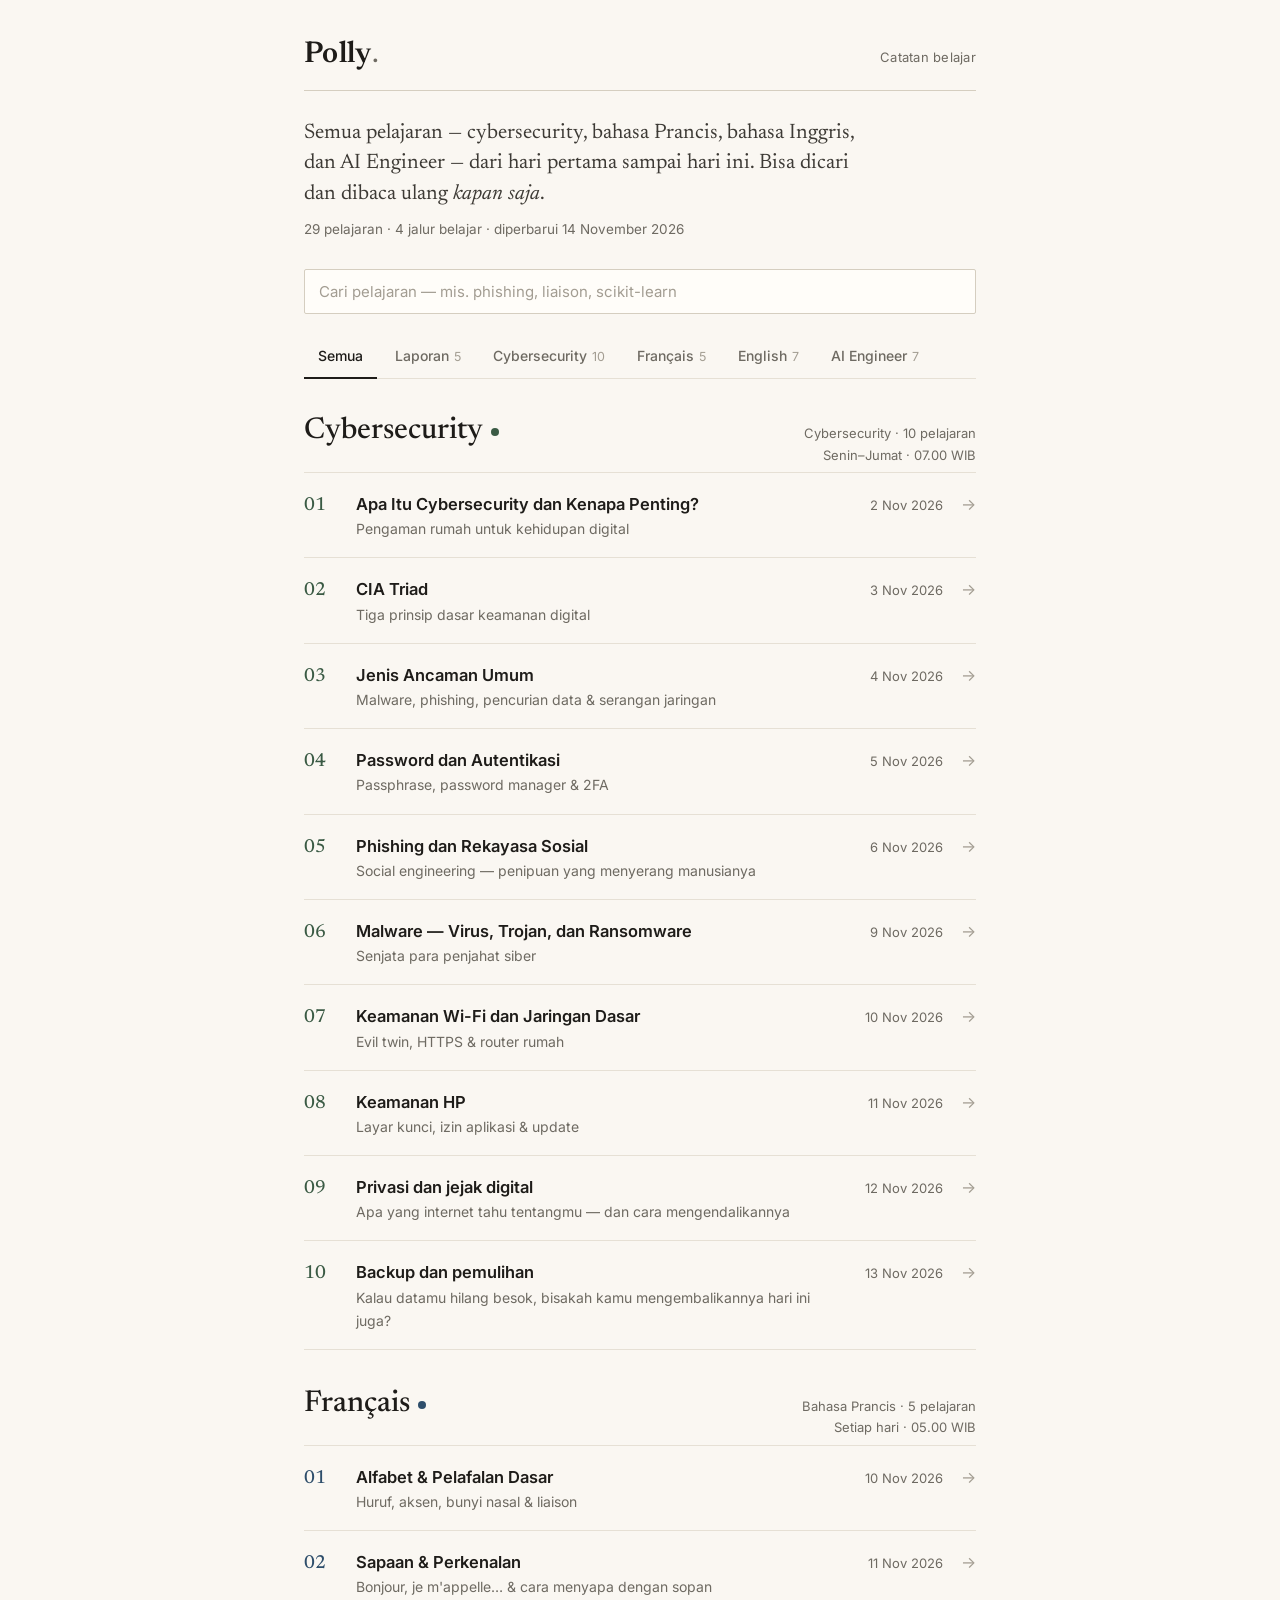
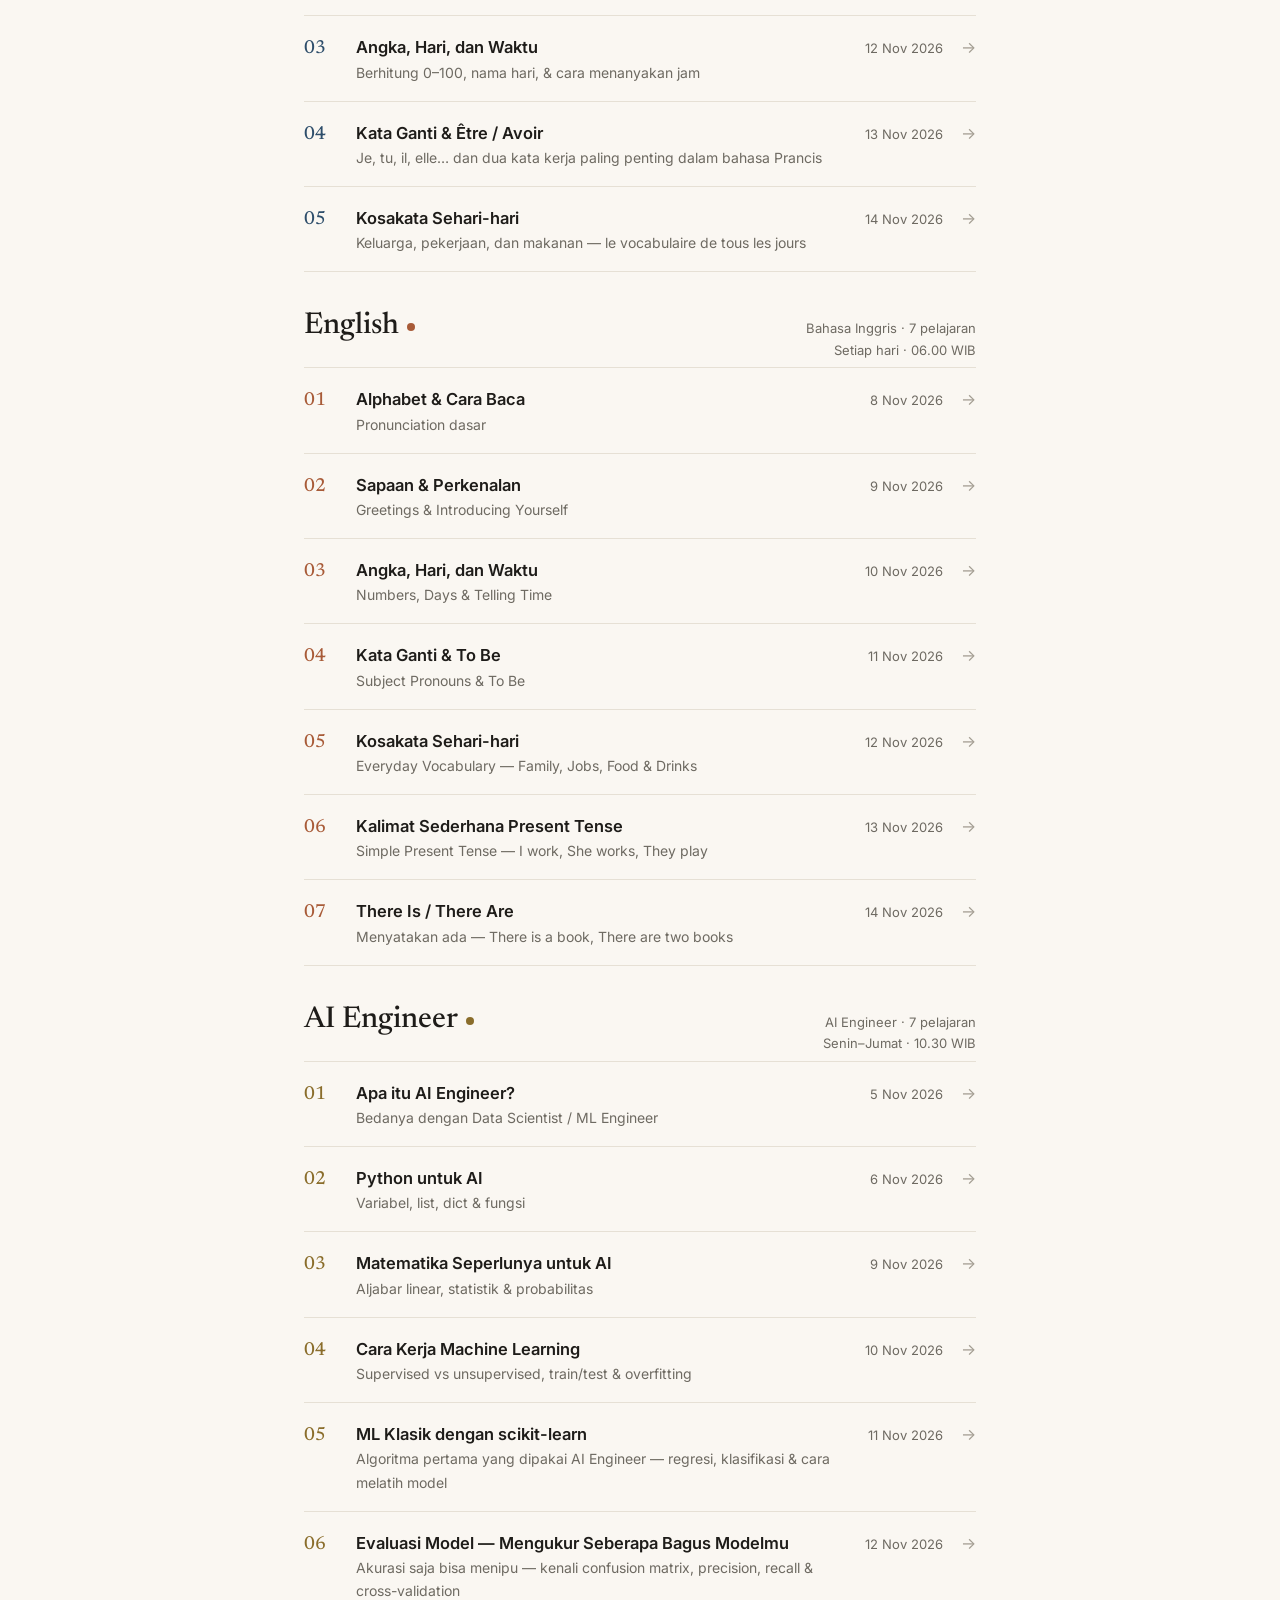
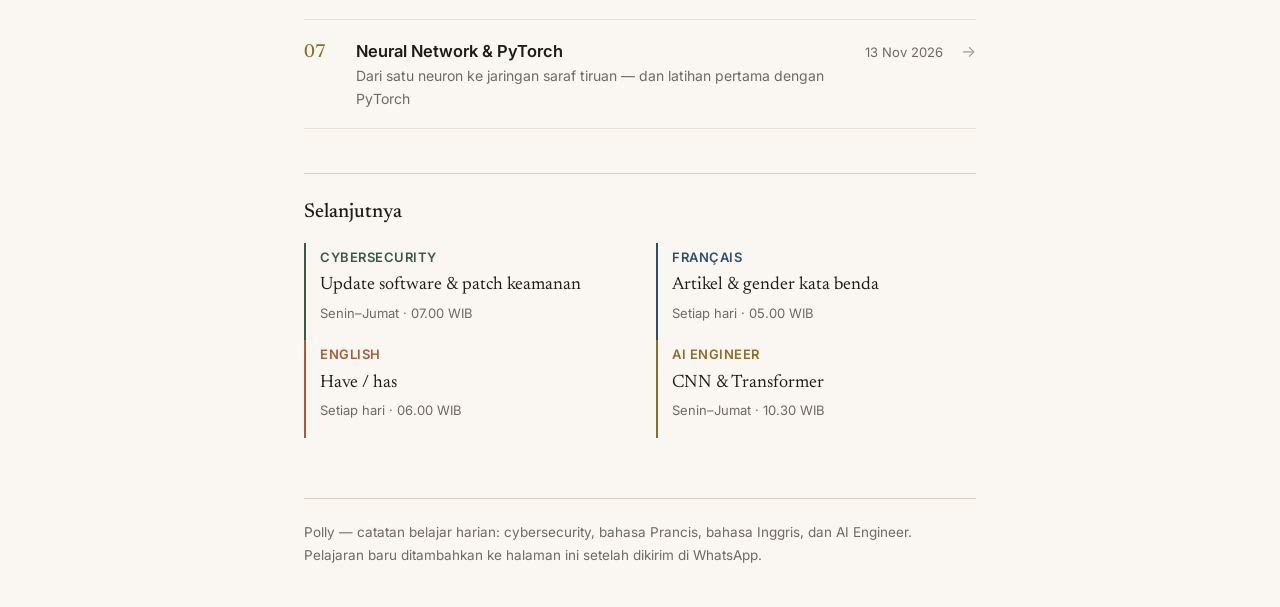
==== commit 6c469972: "Pelajaran 14 Nov 2026: Prancis #5 Kosakata sehari-hari, Inggris #7 There is / there are" ====
--- a/index.html
+++ b/index.html
@@ -15,7 +15,7 @@
       href="https://fonts.googleapis.com/css2?family=Inter:wght@400;500;600&family=Newsreader:ital,opsz,wght@0,6..72,400;0,6..72,500;0,6..72,600;1,6..72,400;1,6..72,500&display=swap"
       rel="stylesheet"
     />
-    <script type="module" crossorigin src="./assets/index-CE4qwX10.js"></script>
+    <script type="module" crossorigin src="./assets/index-DfZIfBnH.js"></script>
     <link rel="stylesheet" crossorigin href="./assets/index-3jWf66-P.css">
   </head>
   <body>
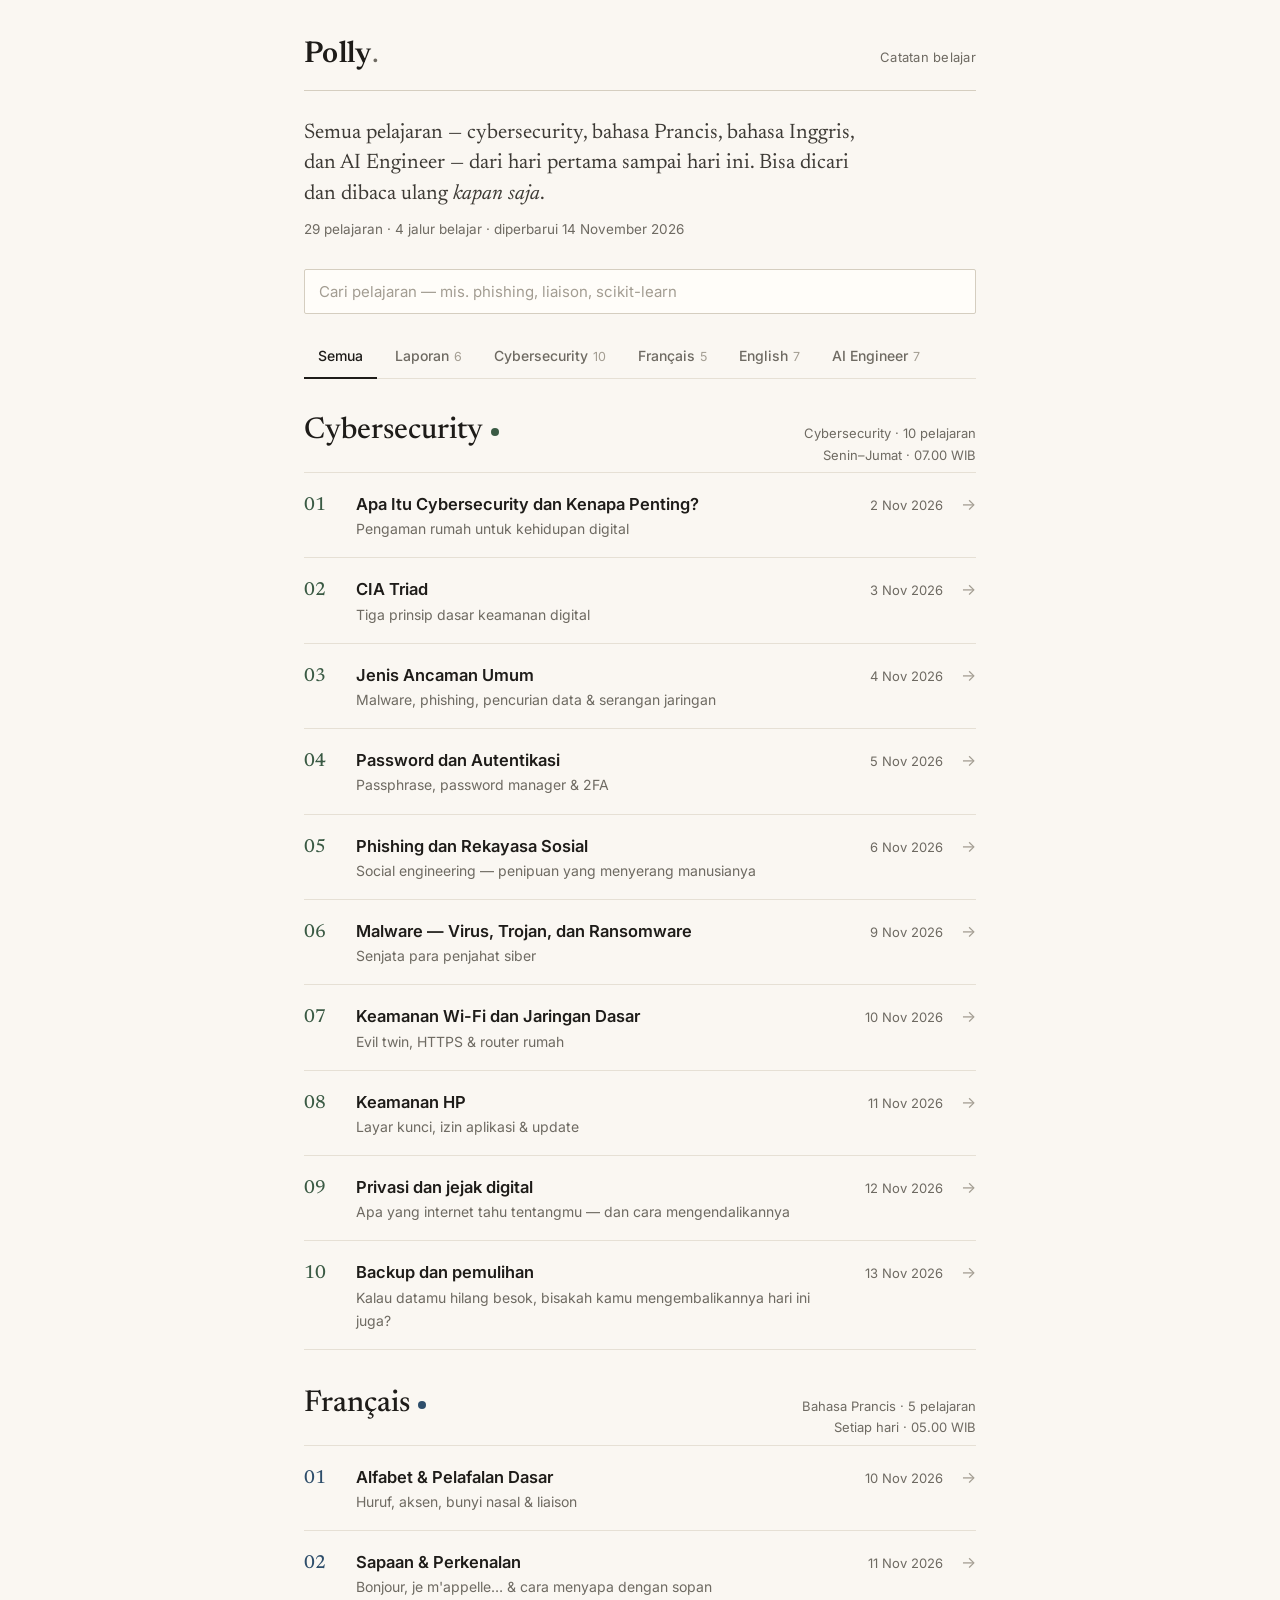
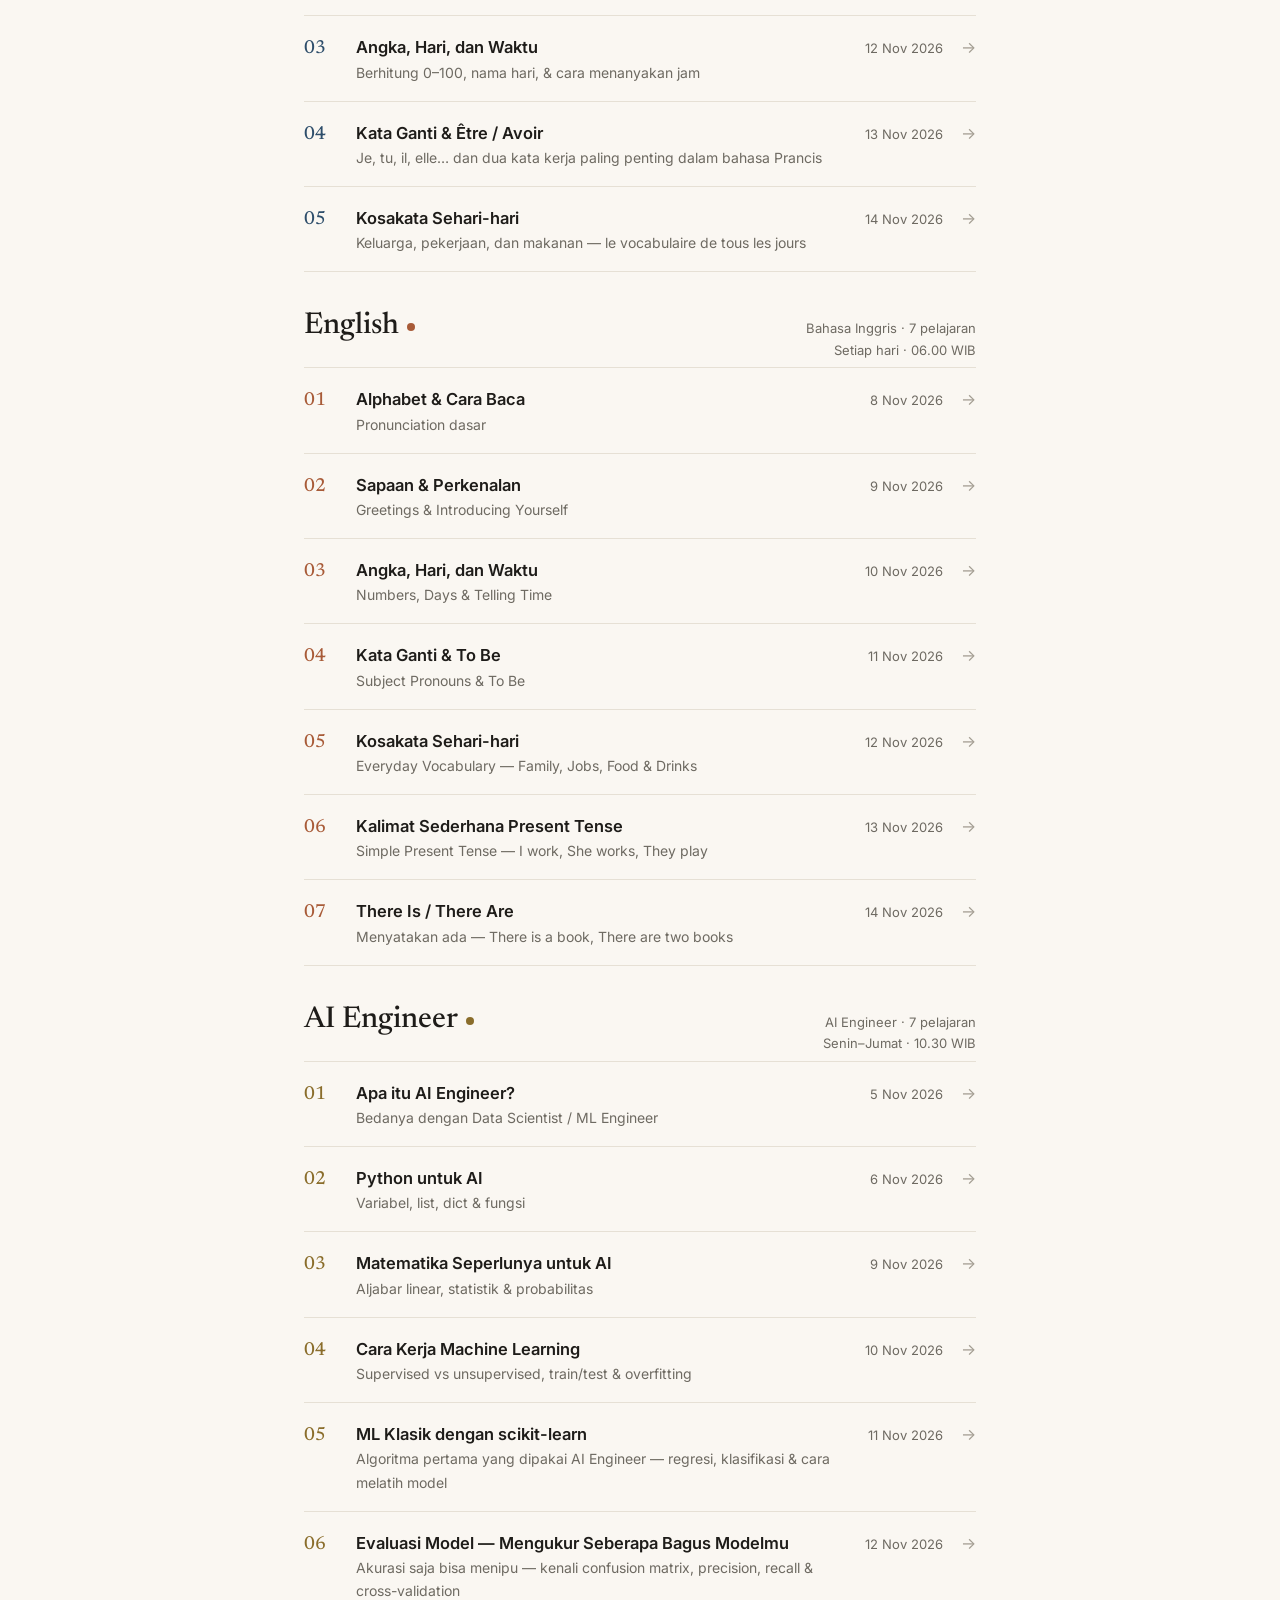
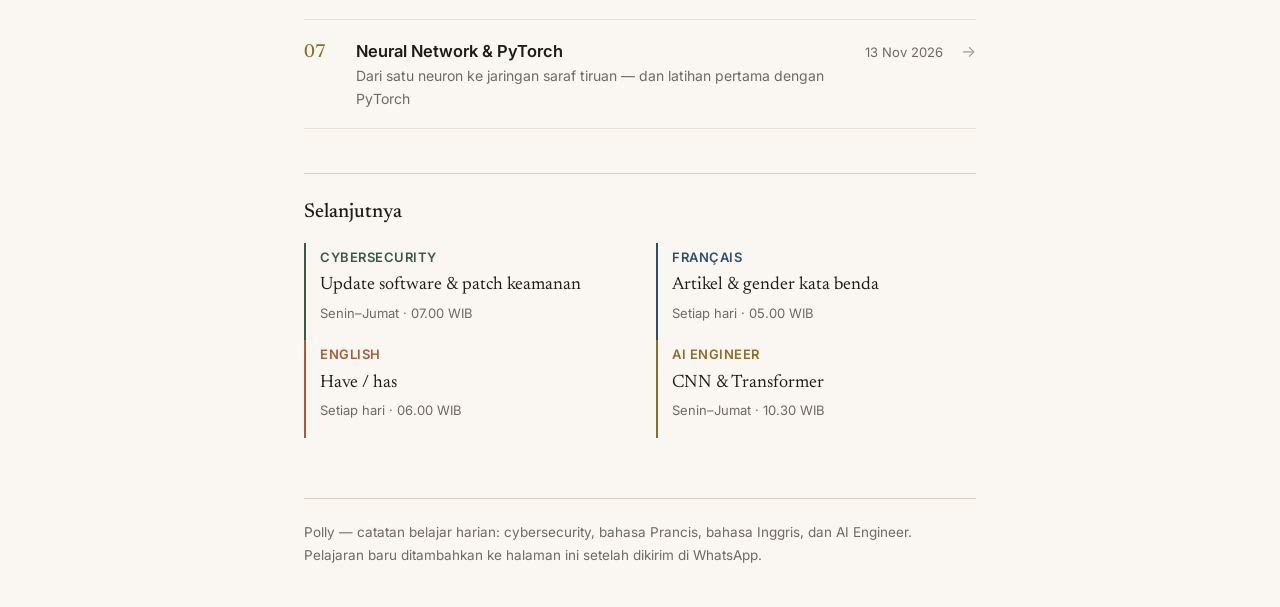
==== commit e30c54d1: "Laporan: Daftar Skill Muse — 163 skill terpasang" ====
--- a/index.html
+++ b/index.html
@@ -15,7 +15,7 @@
       href="https://fonts.googleapis.com/css2?family=Inter:wght@400;500;600&family=Newsreader:ital,opsz,wght@0,6..72,400;0,6..72,500;0,6..72,600;1,6..72,400;1,6..72,500&display=swap"
       rel="stylesheet"
     />
-    <script type="module" crossorigin src="./assets/index-DfZIfBnH.js"></script>
+    <script type="module" crossorigin src="./assets/index-ZdiUrejP.js"></script>
     <link rel="stylesheet" crossorigin href="./assets/index-3jWf66-P.css">
   </head>
   <body>
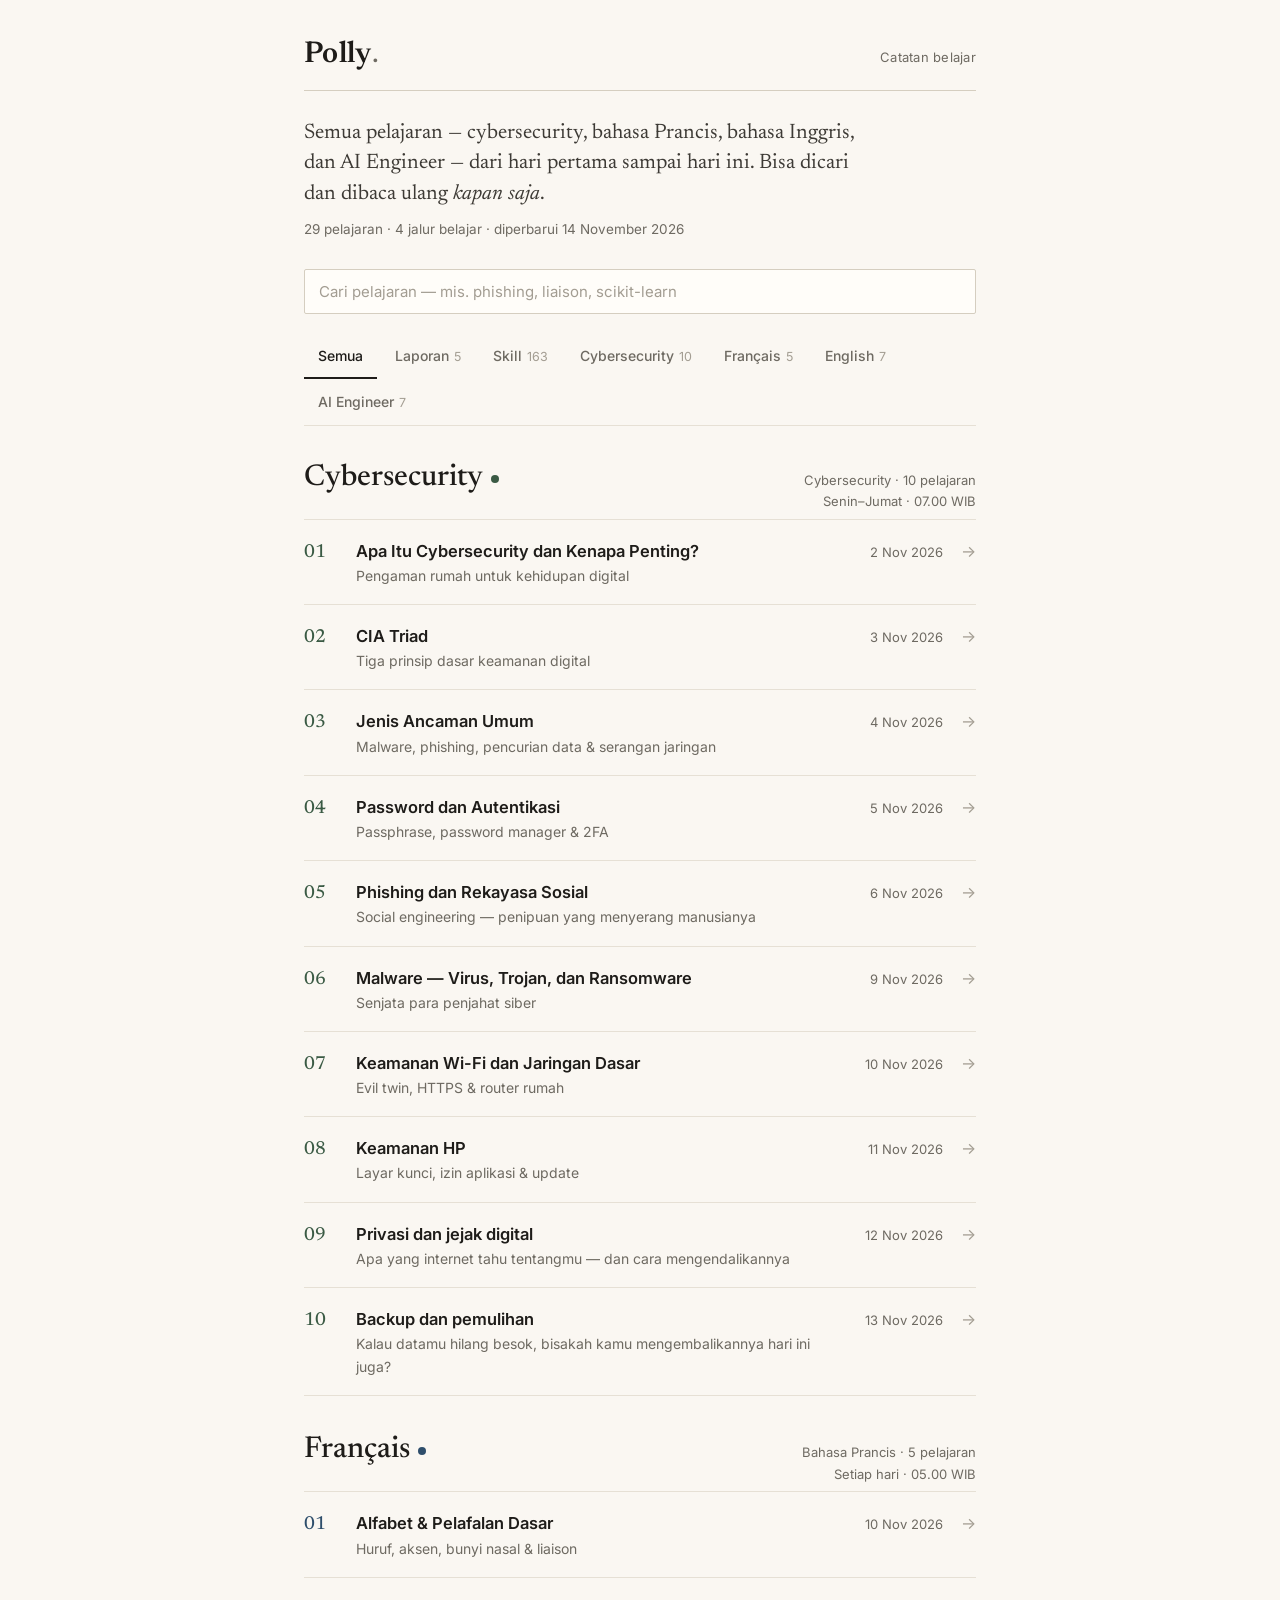
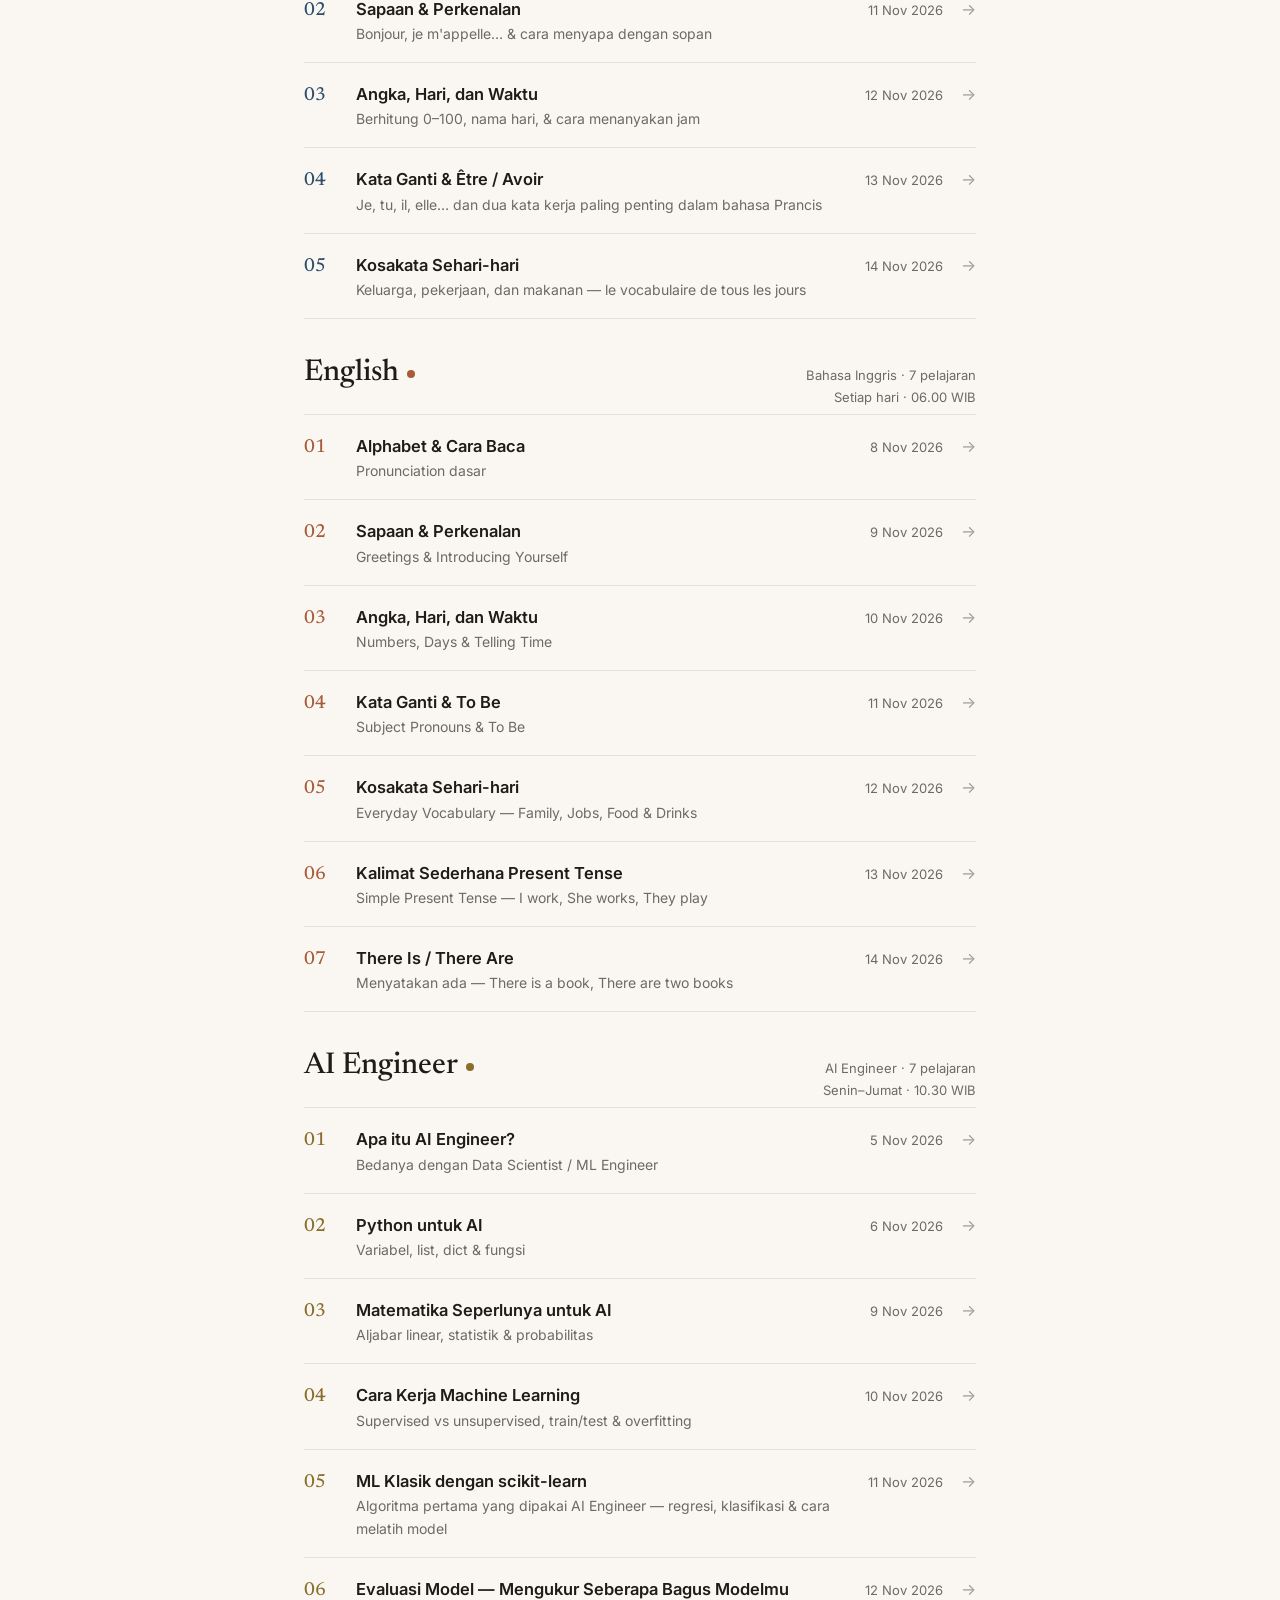
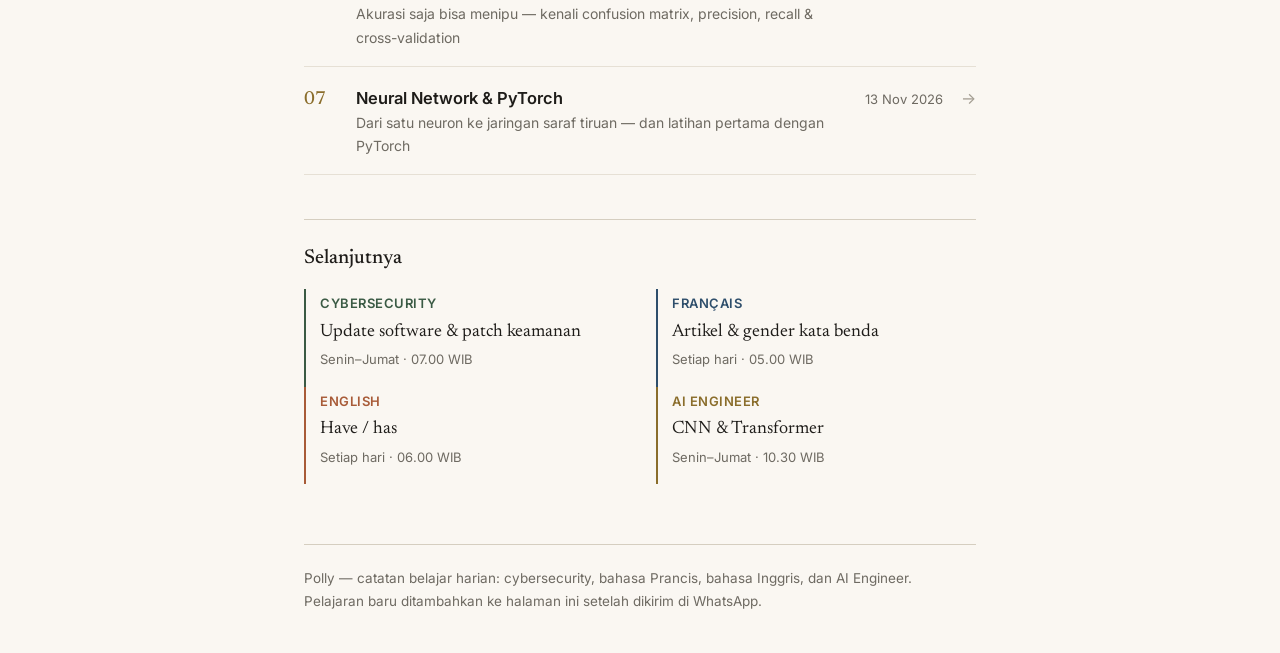
==== commit 8a80352e: "Polly: daftar skill pindah ke menu Skill sendiri (#/skill)" ====
--- a/index.html
+++ b/index.html
@@ -15,8 +15,8 @@
       href="https://fonts.googleapis.com/css2?family=Inter:wght@400;500;600&family=Newsreader:ital,opsz,wght@0,6..72,400;0,6..72,500;0,6..72,600;1,6..72,400;1,6..72,500&display=swap"
       rel="stylesheet"
     />
-    <script type="module" crossorigin src="./assets/index-ZdiUrejP.js"></script>
-    <link rel="stylesheet" crossorigin href="./assets/index-3jWf66-P.css">
+    <script type="module" crossorigin src="./assets/index-pGqQ9msN.js"></script>
+    <link rel="stylesheet" crossorigin href="./assets/index-Dp7yEjus.css">
   </head>
   <body>
     <div id="app"></div>
--- a/assets/index-Dp7yEjus.css
+++ b/assets/index-Dp7yEjus.css
@@ -0,0 +1 @@
+:root{--paper: #faf7f2;--paper-deep: #f3efe7;--card: #fffdf9;--ink: #1e1c19;--ink-soft: #3d3a35;--muted: #6e6a62;--faint: #a39d92;--hairline: #e6e0d5;--hairline-strong: #d5cec0;--serif: "Newsreader", Georgia, "Times New Roman", serif;--sans: "Inter", -apple-system, "Segoe UI", sans-serif}*{box-sizing:border-box}html{-webkit-text-size-adjust:100%}body{margin:0;background:var(--paper);color:var(--ink);font-family:var(--sans);font-size:16px;line-height:1.65;-webkit-font-smoothing:antialiased}a{color:inherit;text-decoration:none}::selection{background:#e9e2d3}.wrap{max-width:720px;margin:0 auto;padding:0 24px}.site-header{padding:40px 0 0}.site-header .top{display:flex;align-items:baseline;justify-content:space-between;gap:16px;padding-bottom:20px;border-bottom:1px solid var(--hairline-strong)}.wordmark{font-family:var(--serif);font-weight:600;font-size:30px;letter-spacing:.01em;line-height:1}.wordmark span{color:var(--muted);font-weight:400}.site-tag{font-size:13px;color:var(--muted);letter-spacing:.02em}.intro{font-family:var(--serif);font-size:21px;line-height:1.45;font-weight:400;color:var(--ink-soft);margin:28px 0 8px;max-width:560px}.intro em{font-style:italic}.count-line{font-size:13.5px;color:var(--muted);margin:0 0 28px}.search{width:100%;padding:12px 14px;font-family:var(--sans);font-size:15px;color:var(--ink);background:var(--card);border:1px solid var(--hairline-strong);border-radius:2px;outline:none;margin-bottom:8px}.search::placeholder{color:var(--faint)}.search:focus{border-color:var(--ink)}.tabs{display:flex;flex-wrap:wrap;gap:4px;margin:14px 0 8px;border-bottom:1px solid var(--hairline)}.tab{-webkit-appearance:none;-moz-appearance:none;appearance:none;background:none;border:0;border-bottom:2px solid transparent;margin-bottom:-1px;padding:8px 14px 10px;font-family:var(--sans);font-size:14px;font-weight:500;color:var(--muted);cursor:pointer}.tab:hover{color:var(--ink)}.tab.active{color:var(--ink);border-bottom-color:var(--ink)}.tab .n{font-weight:400;color:var(--faint);font-size:12.5px;margin-left:5px}.lang-section{padding:26px 0 10px}.lang-head{display:flex;align-items:baseline;justify-content:space-between;gap:16px;margin-bottom:6px}.lang-head h2{font-family:var(--serif);font-size:30px;font-weight:500;line-height:1.2;margin:0}.lang-head h2 .accent-dot{display:inline-block;width:8px;height:8px;border-radius:50%;margin-left:8px;vertical-align:2px}.lang-meta{font-size:13px;color:var(--muted);text-align:right;white-space:nowrap}.lesson-row{display:flex;align-items:baseline;gap:18px;padding:17px 0;border-top:1px solid var(--hairline);cursor:pointer}.lesson-row:last-child{border-bottom:1px solid var(--hairline)}.lesson-row .num{font-family:var(--serif);font-size:19px;font-weight:500;width:34px;flex:none}.lesson-row .main{flex:1;min-width:0}.lesson-row .title{display:block;font-size:16.5px;font-weight:600;line-height:1.35}.lesson-row .sub{display:block;font-size:14px;color:var(--muted);margin-top:2px}.lesson-row .date{font-size:13px;color:var(--muted);white-space:nowrap}.lesson-row .arrow{color:var(--faint);font-size:16px;transition:transform .15s ease,color .15s ease}.lesson-row:hover .title{text-decoration:underline;text-underline-offset:3px;text-decoration-thickness:1px}.lesson-row:hover .arrow{transform:translate(3px);color:var(--ink)}.empty{padding:36px 0;color:var(--muted);font-size:15px;border-top:1px solid var(--hairline)}.laporan-intro{font-size:15px;color:var(--muted);margin:0 0 8px;max-width:560px}.skill-group{font-family:var(--serif);font-size:22px;font-weight:500;margin:30px 0 4px;padding-top:20px;border-top:1px solid var(--hairline)}.skill-group .skill-count{font-family:var(--sans);font-size:13px;font-weight:600;color:var(--muted);margin-left:6px;vertical-align:2px}.skill-intro{font-size:14.5px;color:var(--muted);margin:0 0 10px;max-width:560px}.skill-row{display:flex;gap:18px;padding:10px 0;border-top:1px solid var(--hairline)}.skill-row:last-child{border-bottom:1px solid var(--hairline)}.skill-row .skill-name{flex:0 0 168px;font-size:15px;font-weight:700;overflow-wrap:anywhere}.skill-row .skill-desc{flex:1;min-width:0;font-size:15px;color:var(--ink-soft)}.next-block{margin:34px 0 8px;padding:22px 0 4px;border-top:1px solid var(--hairline-strong)}.next-block h3{font-family:var(--serif);font-size:20px;font-weight:500;margin:0 0 14px}.next-grid{display:grid;grid-template-columns:1fr 1fr;gap:0 32px}.next-item{padding:4px 0 16px 14px;border-left:2px solid var(--hairline-strong)}.next-item .lang-name{font-size:13px;font-weight:600;letter-spacing:.04em;text-transform:uppercase}.next-item .topic{font-family:var(--serif);font-size:18px;margin-top:3px}.next-item .when{font-size:13px;color:var(--muted);margin-top:2px}.back-link{display:inline-block;font-size:14px;color:var(--muted);margin:32px 0 26px}.back-link:hover{color:var(--ink)}.eyebrow{font-size:12.5px;font-weight:600;letter-spacing:.08em;text-transform:uppercase;margin:0 0 10px}.lesson-title{font-family:var(--serif);font-size:40px;font-weight:600;line-height:1.15;letter-spacing:-.01em;margin:0 0 8px}.lesson-subtitle{font-size:17px;color:var(--muted);margin:0 0 6px}.lesson-meta{font-size:13.5px;color:var(--muted);padding-bottom:24px;margin:0 0 8px;border-bottom:1px solid var(--hairline-strong)}.lesson-body{font-size:16.5px;line-height:1.7;color:var(--ink-soft)}.lesson-body p{margin:0 0 16px}.lesson-body strong{color:var(--ink);font-weight:600}.lesson-body em{font-family:var(--serif);font-style:italic;font-size:1.04em}.lesson-body h2{font-family:var(--serif);font-size:25px;font-weight:500;line-height:1.3;color:var(--ink);margin:44px 0 14px;padding-top:22px;border-top:1px solid var(--hairline)}.lesson-body ul,.lesson-body ol{margin:0 0 18px;padding-left:22px}.lesson-body li{margin-bottom:7px}.lesson-body li::marker{color:var(--faint)}.lesson-body table{width:100%;border-collapse:collapse;margin:6px 0 20px;font-size:15px}.lesson-body th{text-align:left;font-size:12px;font-weight:600;letter-spacing:.06em;text-transform:uppercase;color:var(--muted);padding:8px 10px 8px 0;border-bottom:1px solid var(--hairline-strong)}.lesson-body td{padding:8px 10px 8px 0;border-bottom:1px solid var(--hairline);vertical-align:top}.lesson-body td:last-child,.lesson-body th:last-child{padding-right:0}.lesson-body blockquote{margin:4px 0 20px;padding:2px 0 2px 18px;border-left:2px solid var(--hairline-strong);color:var(--ink-soft)}.lesson-body blockquote p{margin:0 0 6px}.lesson-body blockquote p:last-child{margin-bottom:0}.lesson-body code{font-family:ui-monospace,SF Mono,Cascadia Code,Menlo,Consolas,monospace;font-size:.86em;background:var(--paper-deep);padding:2px 5px;border-radius:3px;color:var(--ink)}.lesson-body pre{background:var(--paper-deep);border:1px solid var(--hairline);border-radius:3px;padding:16px 18px;margin:4px 0 20px;overflow-x:auto}.lesson-body pre code{background:none;padding:0;font-size:13.5px;line-height:1.6}.lesson-nav{display:flex;justify-content:space-between;gap:24px;margin:48px 0 8px;padding-top:22px;border-top:1px solid var(--hairline-strong)}.lesson-nav a{font-size:14.5px;line-height:1.5;max-width:46%}.lesson-nav a:hover .nav-title{text-decoration:underline;text-underline-offset:3px}.lesson-nav .nav-label{display:block;font-size:12px;letter-spacing:.06em;text-transform:uppercase;color:var(--muted);margin-bottom:3px}.lesson-nav .next-link{text-align:right;margin-left:auto}.lesson-nav .nav-title{font-weight:600}.site-footer{margin-top:56px;padding:22px 0 40px;border-top:1px solid var(--hairline-strong);font-size:13.5px;color:var(--muted);line-height:1.7}.site-footer p{margin:0}@media(max-width:640px){.site-header{padding-top:28px}.wordmark{font-size:26px}.site-tag{display:none}.intro{font-size:19px;margin-top:22px}.lesson-title{font-size:32px}.lesson-row{flex-wrap:wrap;gap:4px 12px}.lesson-row .num{width:28px}.lesson-row .date{order:3;margin-left:40px}.lesson-row .arrow{display:none}.skill-row{flex-direction:column;gap:2px}.skill-row .skill-name{flex:none}.next-grid{grid-template-columns:1fr}.lesson-nav a{max-width:48%}}
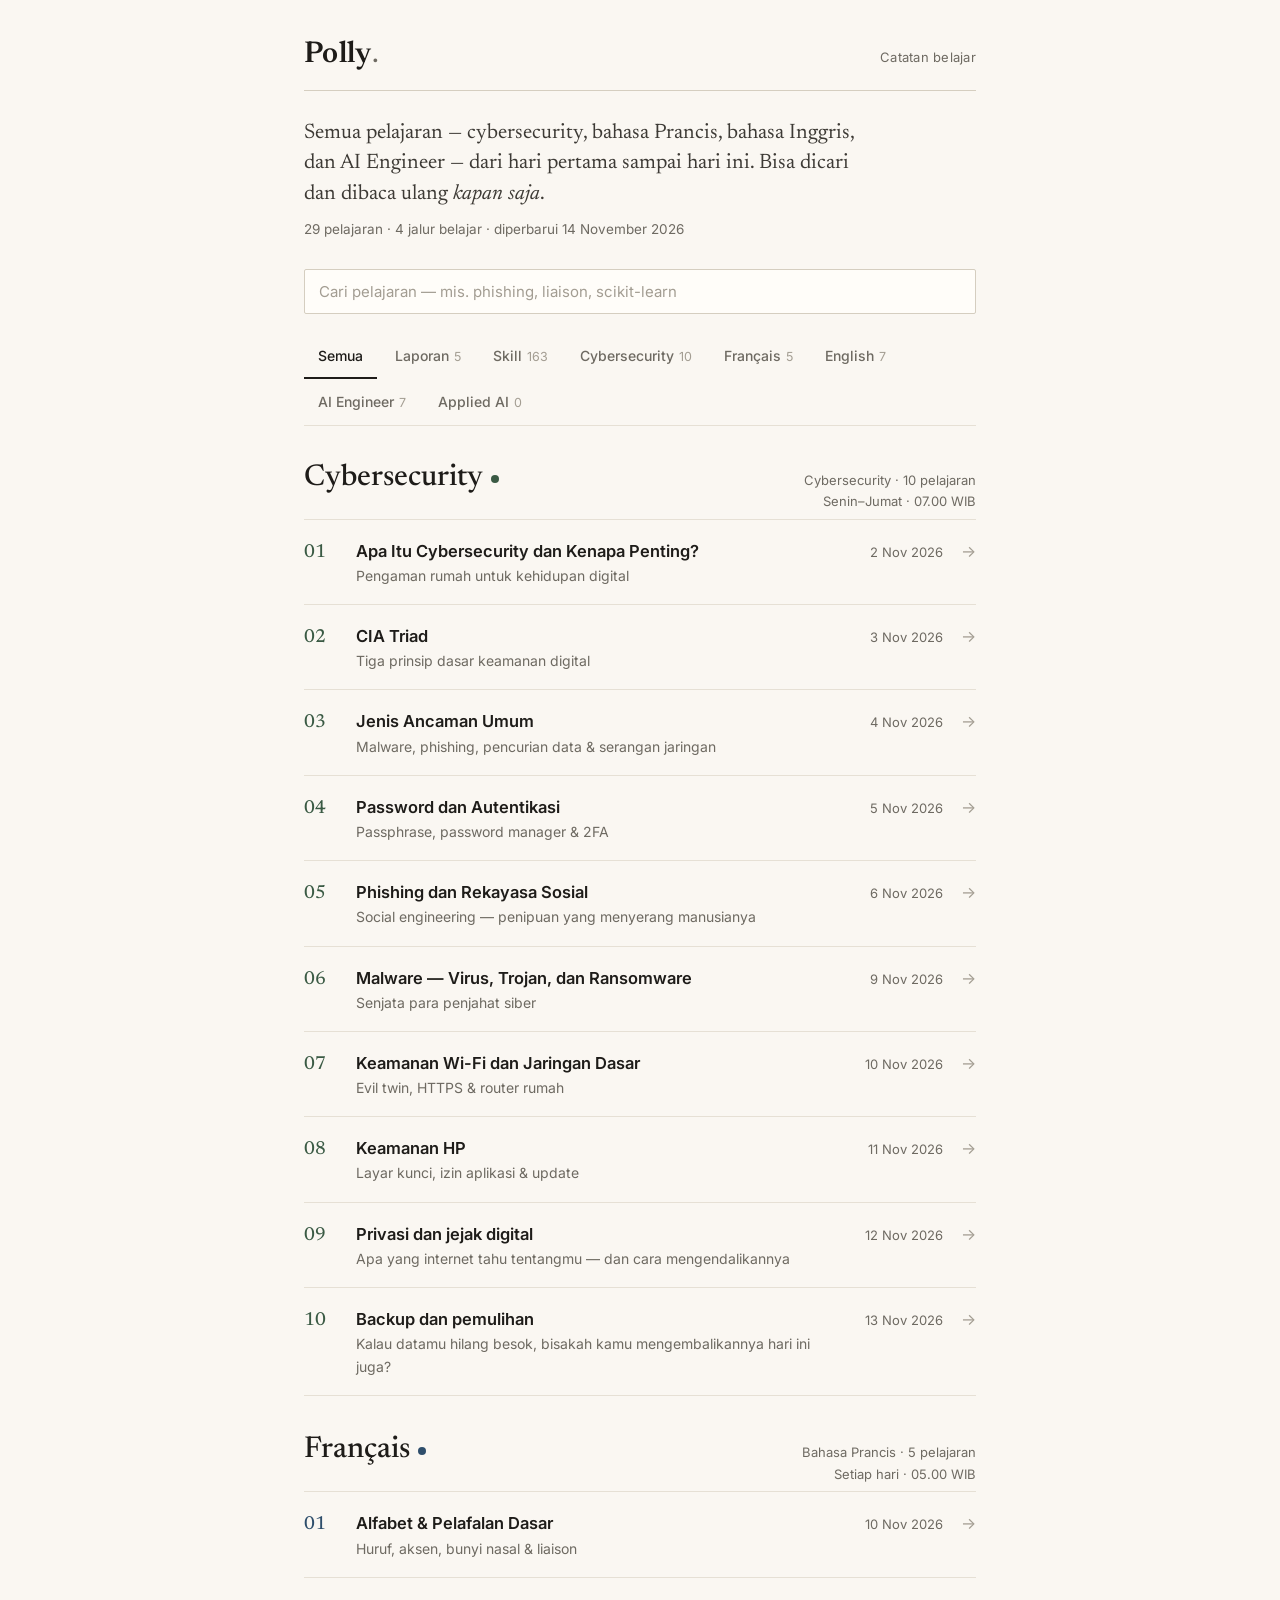
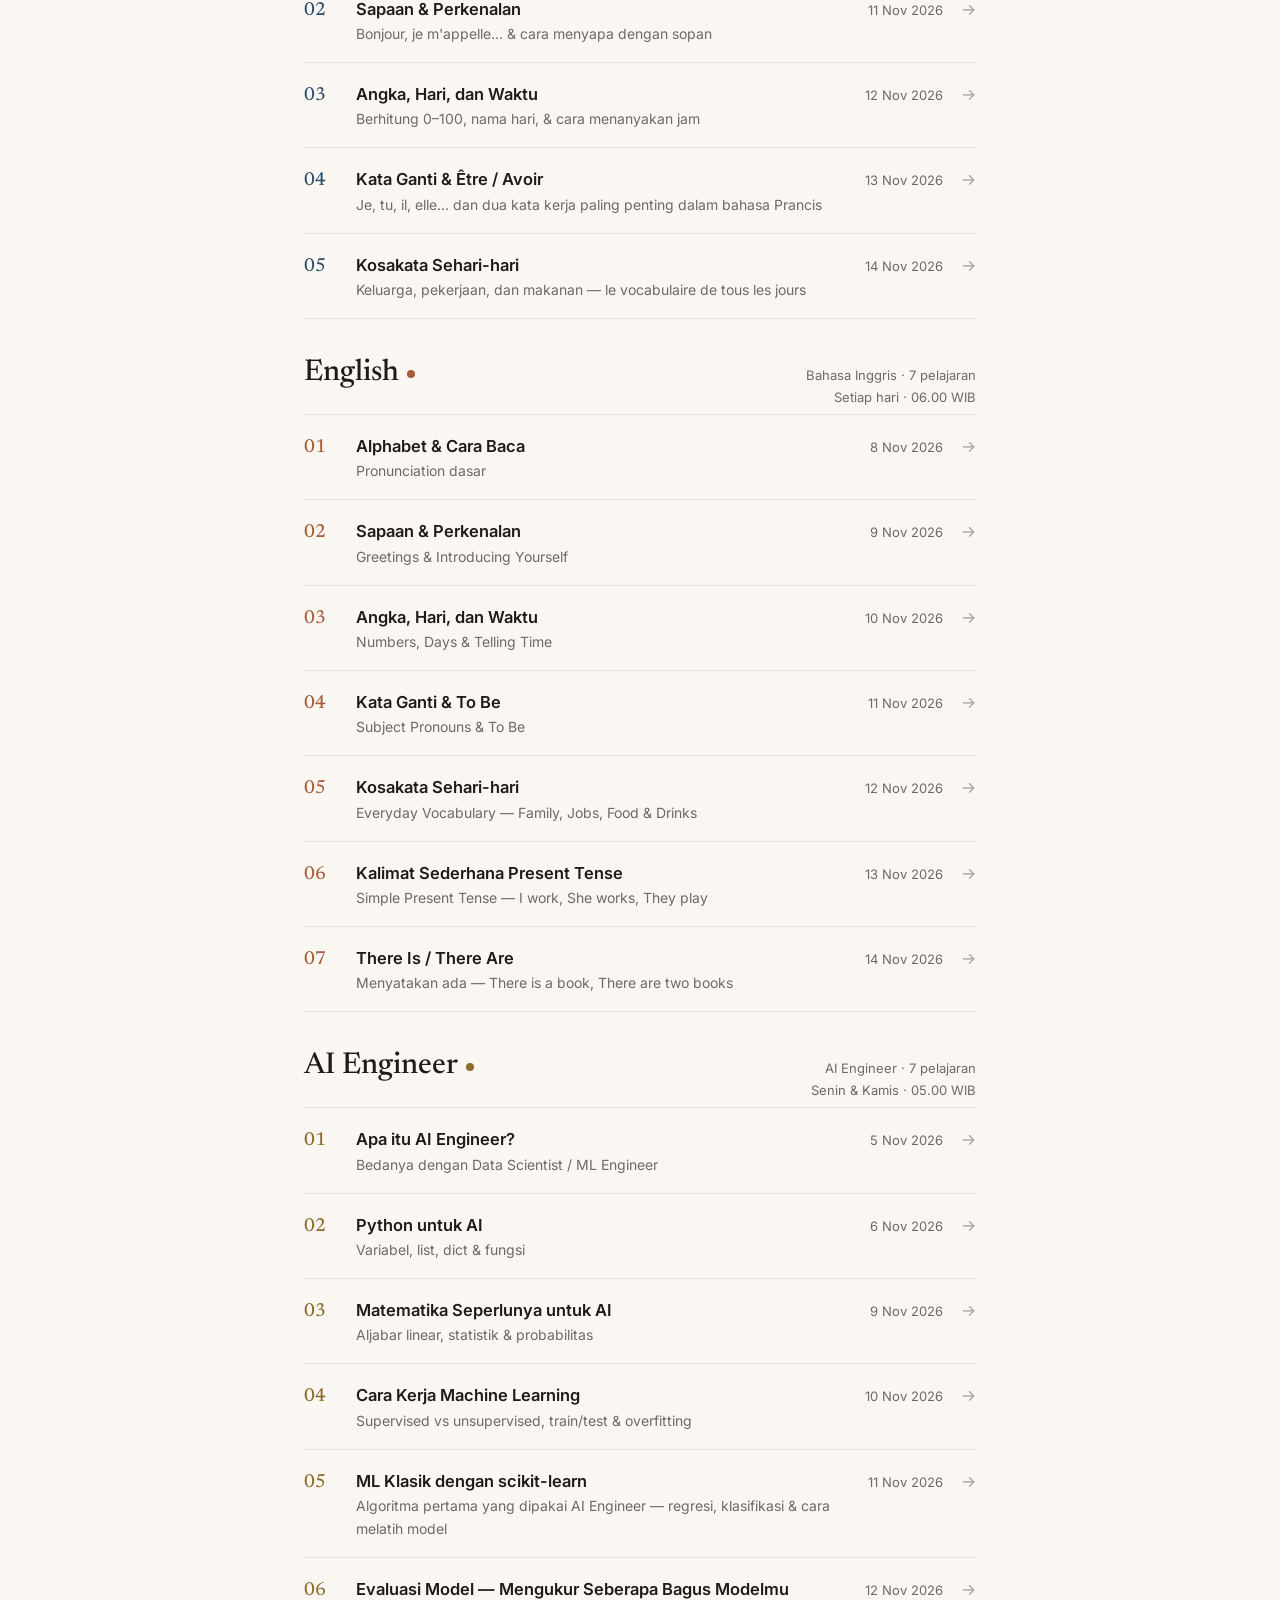
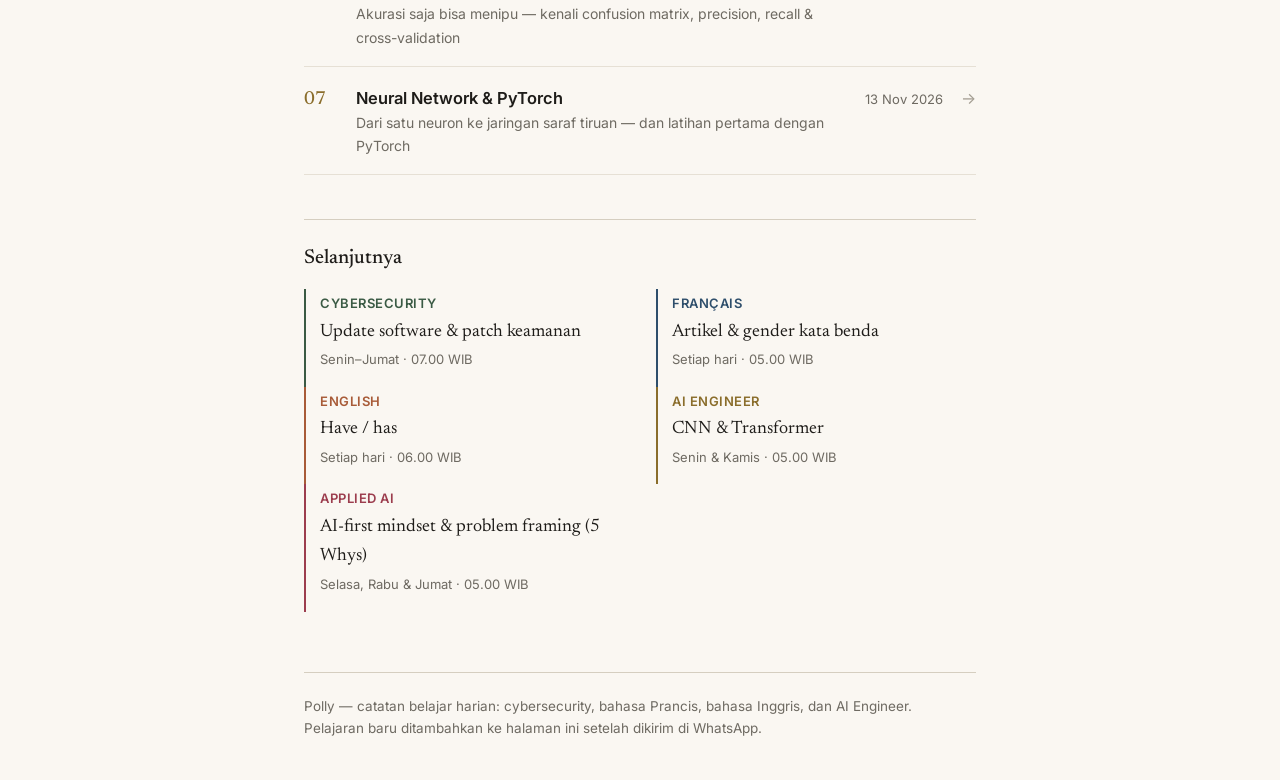
==== commit ab3434eb: "Polly: jalur baru Applied AI (Selasa, Rabu & Jumat, selang-seling AI Engineer)" ====
--- a/index.html
+++ b/index.html
@@ -15,7 +15,7 @@
       href="https://fonts.googleapis.com/css2?family=Inter:wght@400;500;600&family=Newsreader:ital,opsz,wght@0,6..72,400;0,6..72,500;0,6..72,600;1,6..72,400;1,6..72,500&display=swap"
       rel="stylesheet"
     />
-    <script type="module" crossorigin src="./assets/index-pGqQ9msN.js"></script>
+    <script type="module" crossorigin src="./assets/index-C503YPgZ.js"></script>
     <link rel="stylesheet" crossorigin href="./assets/index-Dp7yEjus.css">
   </head>
   <body>
